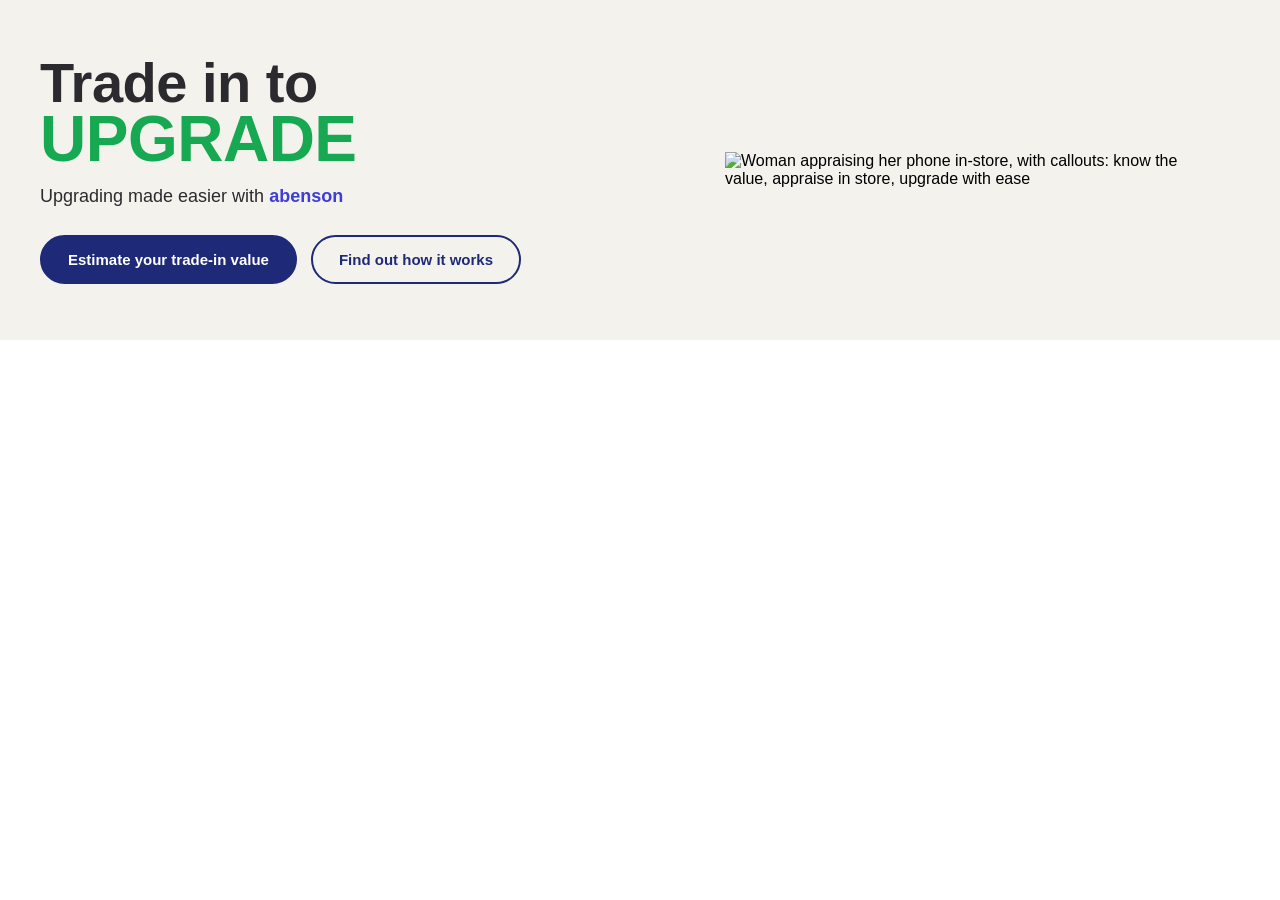
==== index.html @ f797cd9f "first commit" ====
<!doctype html>
<html lang="en">
  <head>
    <meta charset="UTF-8" />
    <meta name="viewport" content="width=device-width, initial-scale=1.0" />
    <title>Trade-in Banner Prototype</title>
    <style>
      :root {
        --tib-ink: #2b2b2f;
        --tib-green: #17a952;
        --tib-navy: #1e2a78;
        --tib-blue: #3d3ddb;
        --tib-bg: #f4f2ec;
        --tib-star: #ffd23f;
      }

      * {
        box-sizing: border-box;
      }
      body {
        margin: 0;
        font-family: -apple-system, "Helvetica Neue", Arial, sans-serif;
        overflow-x: clip;
      }

      /* ============================================
     BEM block: trade-in-banner
     Full-bleed technique: same left:50%/translateX(-50%)
     pattern used across the other CMS blocks so this
     survives inside Magento's constrained content column.
     ============================================ */
      .trade-in-banner {
        position: relative;
        left: 50%;
        transform: translateX(-50%);
        width: 100vw;
        background: var(--tib-bg);
        padding: 32px 20px 40px;
        overflow: hidden;
      }

      /* Mobile base: stacked, centered */
      .trade-in-banner__inner {
        max-width: 1200px;
        margin: 0 auto;
        display: flex;
        flex-direction: column;
        align-items: center;
        gap: 24px;
        text-align: center;
      }

      /* ---------- copy side ---------- */
      .trade-in-banner__copy {
        order: 2;
        min-width: 0;
      }

      .trade-in-banner__heading {
        margin: 0;
        font-weight: 800;
        line-height: 0.95;
        letter-spacing: -0.5px;
      }
      .trade-in-banner__heading-line {
        display: block;
        font-size: 34px;
        color: var(--tib-ink);
      }
      .trade-in-banner__heading-line--accent {
        color: var(--tib-green);
        font-size: 40px;
      }

      .trade-in-banner__subtext {
        margin: 16px 0 20px;
        font-size: 15px;
        color: var(--tib-ink);
      }
      .trade-in-banner__brand {
        color: var(--tib-blue);
        font-weight: 700;
      }

      .trade-in-banner__ctas {
        display: flex;
        justify-content: center;
        gap: 14px;
        flex-wrap: wrap;
      }

      .tib-btn {
        display: inline-flex;
        align-items: center;
        justify-content: center;
        padding: 12px 20px;
        border-radius: 999px;
        font-size: 14px;
        font-weight: 700;
        text-decoration: none;
        cursor: pointer;
        border: 2px solid var(--tib-navy);
        transition: opacity 0.15s ease;
      }
      .tib-btn:hover {
        opacity: 0.85;
      }
      .tib-btn--primary {
        background: var(--tib-navy);
        color: #fff;
      }
      .tib-btn--secondary {
        background: transparent;
        color: var(--tib-navy);
      }

      /* ---------- image side ----------
     The whole visual (shape + photo + badges + stars) ships as
     one flattened image asset from the design team, so this side
     is just a single responsive <img> — no layered markup needed. */
      .trade-in-banner__media {
        order: 1;
        width: 100%;
        display: flex;
        justify-content: center;
        align-items: center;
      }
      .trade-in-banner__media-img {
        display: block;
        width: 100%;
        max-width: 480px;
        height: auto;
      }

      /* ============================================
     Desktop and up: side-by-side layout
     ============================================ */
      @media (min-width: 768px) {
        .trade-in-banner {
          padding: 56px 24px;
        }
        .trade-in-banner__inner {
          flex-direction: row;
          align-items: center;
          justify-content: space-between;
          gap: 40px;
          text-align: left;
        }
        .trade-in-banner__copy {
          order: 0;
          flex: 1 1 480px;
        }
        .trade-in-banner__media {
          order: 0;
          flex: 1 1 420px;
          width: auto;
        }
        .trade-in-banner__heading-line {
          font-size: 56px;
        }
        .trade-in-banner__heading-line--accent {
          font-size: 64px;
        }
        .trade-in-banner__subtext {
          font-size: 18px;
          margin-bottom: 28px;
        }
        .trade-in-banner__ctas {
          justify-content: flex-start;
        }
        .tib-btn {
          padding: 14px 26px;
          font-size: 15px;
        }
      }
    </style>
  </head>
  <body>
    <section class="trade-in-banner">
      <div class="trade-in-banner__inner">
        <div class="trade-in-banner__copy">
          <h2 class="trade-in-banner__heading">
            <span class="trade-in-banner__heading-line">Trade in to</span>
            <span class="trade-in-banner__heading-line trade-in-banner__heading-line--accent">UPGRADE</span>
          </h2>
          <p class="trade-in-banner__subtext">
            Upgrading made easier with <span class="trade-in-banner__brand">abenson</span>
          </p>
          <div class="trade-in-banner__ctas">
            <a href="#" class="tib-btn tib-btn--primary">Estimate your trade-in value</a>
            <a href="#" class="tib-btn tib-btn--secondary">Find out how it works</a>
          </div>
        </div>

        <div class="trade-in-banner__media">
          <!-- single flattened asset from design: shape + photo + badges + stars all baked in -->
          <img
            class="trade-in-banner__media-img"
            src="trade-in-media.png"
            alt="Woman appraising her phone in-store, with callouts: know the value, appraise in store, upgrade with ease"
            loading="lazy" />
        </div>
      </div>
    </section>
  </body>
</html>
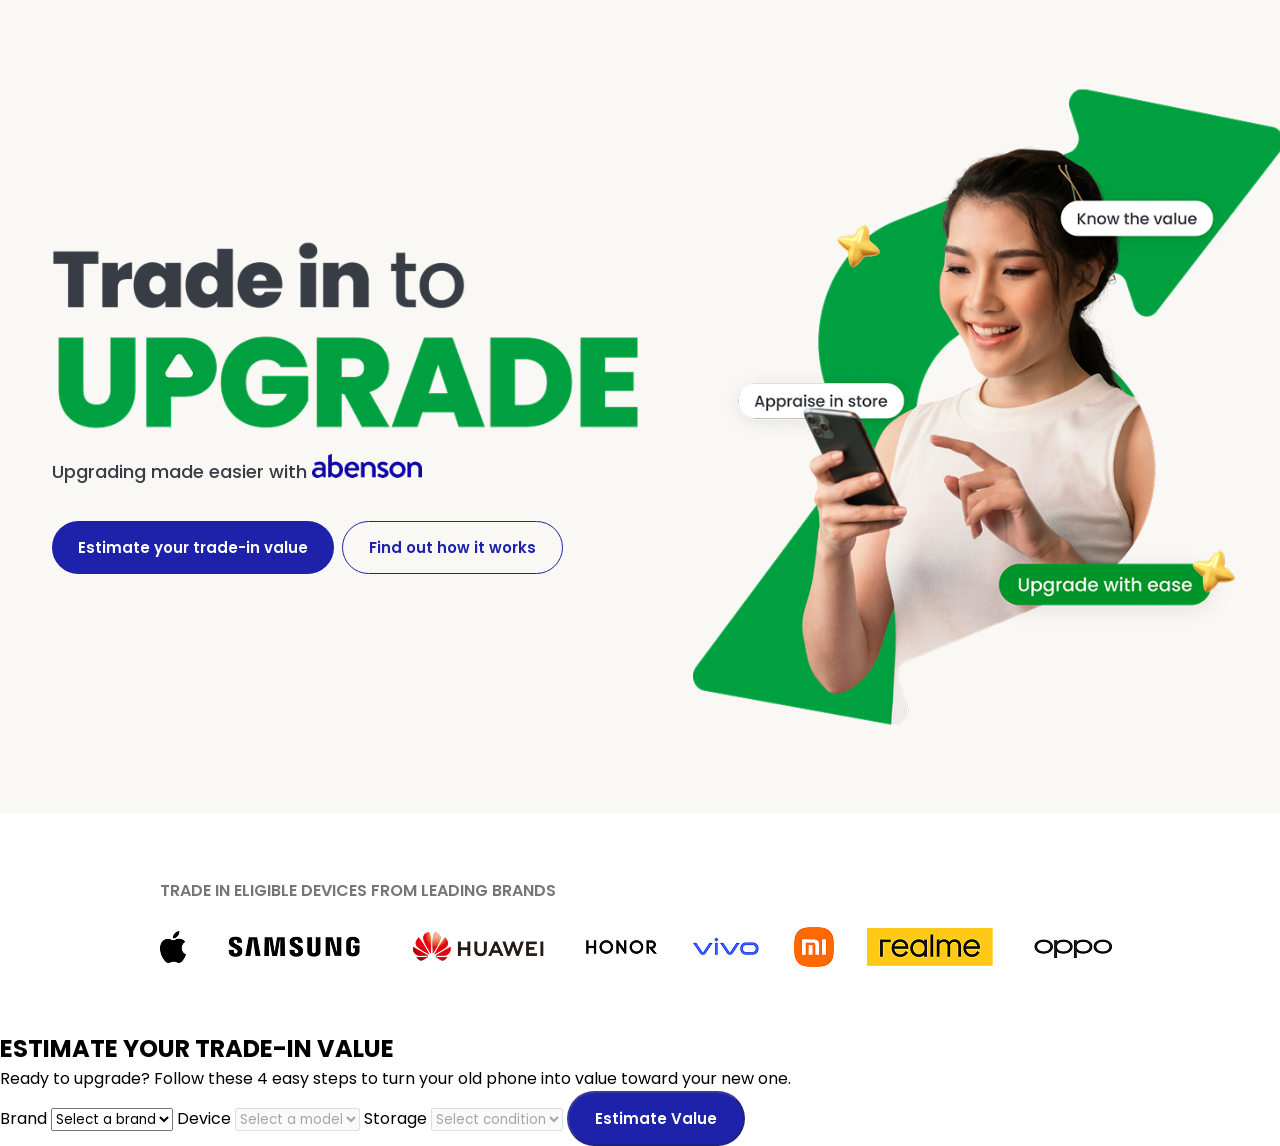
==== commit 62d4c9f4: "added three section" ====
--- a/index.html
+++ b/index.html
@@ -3,189 +3,23 @@
   <head>
     <meta charset="UTF-8" />
     <meta name="viewport" content="width=device-width, initial-scale=1.0" />
+    <link rel="preconnect" href="https://fonts.googleapis.com" />
+    <link rel="preconnect" href="https://fonts.gstatic.com" crossorigin />
+    <link href="https://fonts.googleapis.com/css2?family=Poppins:wght@400;500;600;700&display=swap" rel="stylesheet" />
     <title>Trade-in Banner Prototype</title>
-    <style>
-      :root {
-        --tib-ink: #2b2b2f;
-        --tib-green: #17a952;
-        --tib-navy: #1e2a78;
-        --tib-blue: #3d3ddb;
-        --tib-bg: #f4f2ec;
-        --tib-star: #ffd23f;
-      }
-
-      * {
-        box-sizing: border-box;
-      }
-      body {
-        margin: 0;
-        font-family: -apple-system, "Helvetica Neue", Arial, sans-serif;
-        overflow-x: clip;
-      }
-
-      /* ============================================
-     BEM block: trade-in-banner
-     Full-bleed technique: same left:50%/translateX(-50%)
-     pattern used across the other CMS blocks so this
-     survives inside Magento's constrained content column.
-     ============================================ */
-      .trade-in-banner {
-        position: relative;
-        left: 50%;
-        transform: translateX(-50%);
-        width: 100vw;
-        background: var(--tib-bg);
-        padding: 32px 20px 40px;
-        overflow: hidden;
-      }
-
-      /* Mobile base: stacked, centered */
-      .trade-in-banner__inner {
-        max-width: 1200px;
-        margin: 0 auto;
-        display: flex;
-        flex-direction: column;
-        align-items: center;
-        gap: 24px;
-        text-align: center;
-      }
-
-      /* ---------- copy side ---------- */
-      .trade-in-banner__copy {
-        order: 2;
-        min-width: 0;
-      }
-
-      .trade-in-banner__heading {
-        margin: 0;
-        font-weight: 800;
-        line-height: 0.95;
-        letter-spacing: -0.5px;
-      }
-      .trade-in-banner__heading-line {
-        display: block;
-        font-size: 34px;
-        color: var(--tib-ink);
-      }
-      .trade-in-banner__heading-line--accent {
-        color: var(--tib-green);
-        font-size: 40px;
-      }
-
-      .trade-in-banner__subtext {
-        margin: 16px 0 20px;
-        font-size: 15px;
-        color: var(--tib-ink);
-      }
-      .trade-in-banner__brand {
-        color: var(--tib-blue);
-        font-weight: 700;
-      }
-
-      .trade-in-banner__ctas {
-        display: flex;
-        justify-content: center;
-        gap: 14px;
-        flex-wrap: wrap;
-      }
-
-      .tib-btn {
-        display: inline-flex;
-        align-items: center;
-        justify-content: center;
-        padding: 12px 20px;
-        border-radius: 999px;
-        font-size: 14px;
-        font-weight: 700;
-        text-decoration: none;
-        cursor: pointer;
-        border: 2px solid var(--tib-navy);
-        transition: opacity 0.15s ease;
-      }
-      .tib-btn:hover {
-        opacity: 0.85;
-      }
-      .tib-btn--primary {
-        background: var(--tib-navy);
-        color: #fff;
-      }
-      .tib-btn--secondary {
-        background: transparent;
-        color: var(--tib-navy);
-      }
-
-      /* ---------- image side ----------
-     The whole visual (shape + photo + badges + stars) ships as
-     one flattened image asset from the design team, so this side
-     is just a single responsive <img> — no layered markup needed. */
-      .trade-in-banner__media {
-        order: 1;
-        width: 100%;
-        display: flex;
-        justify-content: center;
-        align-items: center;
-      }
-      .trade-in-banner__media-img {
-        display: block;
-        width: 100%;
-        max-width: 480px;
-        height: auto;
-      }
-
-      /* ============================================
-     Desktop and up: side-by-side layout
-     ============================================ */
-      @media (min-width: 768px) {
-        .trade-in-banner {
-          padding: 56px 24px;
-        }
-        .trade-in-banner__inner {
-          flex-direction: row;
-          align-items: center;
-          justify-content: space-between;
-          gap: 40px;
-          text-align: left;
-        }
-        .trade-in-banner__copy {
-          order: 0;
-          flex: 1 1 480px;
-        }
-        .trade-in-banner__media {
-          order: 0;
-          flex: 1 1 420px;
-          width: auto;
-        }
-        .trade-in-banner__heading-line {
-          font-size: 56px;
-        }
-        .trade-in-banner__heading-line--accent {
-          font-size: 64px;
-        }
-        .trade-in-banner__subtext {
-          font-size: 18px;
-          margin-bottom: 28px;
-        }
-        .trade-in-banner__ctas {
-          justify-content: flex-start;
-        }
-        .tib-btn {
-          padding: 14px 26px;
-          font-size: 15px;
-        }
-      }
-    </style>
+    <link rel="stylesheet" href="./index.css" />
   </head>
   <body>
-    <section class="trade-in-banner">
+    <section id="trade-in-banner">
       <div class="trade-in-banner__inner">
         <div class="trade-in-banner__copy">
-          <h2 class="trade-in-banner__heading">
-            <span class="trade-in-banner__heading-line">Trade in to</span>
-            <span class="trade-in-banner__heading-line trade-in-banner__heading-line--accent">UPGRADE</span>
-          </h2>
-          <p class="trade-in-banner__subtext">
-            Upgrading made easier with <span class="trade-in-banner__brand">abenson</span>
-          </p>
+          <div class="copy-container">
+            <img class="trade-in-banner__heading-img" src="./assets/hero-title.png" alt="Trade in to upgrade" />
+            <p class="trade-in-banner__subtext">
+              Upgrading made easier with
+              <span class="trade-in-banner__brand"><img src="./assets/abenson-blue.png" alt="abenson" /></span>
+            </p>
+          </div>
           <div class="trade-in-banner__ctas">
             <a href="#" class="tib-btn tib-btn--primary">Estimate your trade-in value</a>
             <a href="#" class="tib-btn tib-btn--secondary">Find out how it works</a>
@@ -196,11 +30,68 @@
           <!-- single flattened asset from design: shape + photo + badges + stars all baked in -->
           <img
             class="trade-in-banner__media-img"
-            src="trade-in-media.png"
+            src="./assets/girl.png"
             alt="Woman appraising her phone in-store, with callouts: know the value, appraise in store, upgrade with ease"
             loading="lazy" />
         </div>
       </div>
     </section>
+    <!-- BRANDS SECTION -->
+    <section id="brands-section">
+      <div class="brands-section__inner">
+        <div class="brands-section__heading">
+          <h2>TRADE IN ELIGIBLE DEVICES FROM LEADING BRANDS</h2>
+        </div>
+        <div class="brands-section__logos">
+          <img class="apple-logo" src="./assets/apple-logo.png" alt="Apple" />
+          <img src="./assets/samsung-logo.png" alt="Samsung" />
+          <img src="./assets/huawei-logo.png" alt="Huawei" />
+          <img src="./assets/honor-logo.png" alt="Honor" />
+          <img src="./assets/vivo-logo.png" alt="Vivo" />
+          <img src="./assets/xiaomi-logo.png" alt="Xiaomi" />
+          <img src="./assets/realme-logo.png" alt="Realme" />
+          <img src="./assets/oppo-logo.png" alt="Oppo" />
+        </div>
+      </div>
+    </section>
+    <!-- CALCULATOR SECTION -->
+    <section id="calculator-section">
+      <div class="calculator-section__inner">
+        <div class="calculator-section__heading">
+          <h2>ESTIMATE YOUR TRADE-IN VALUE</h2>
+          <div class="calculator-section__subtext">
+            <p>Ready to upgrade? Follow these 4 easy steps to turn your old phone into value toward your new one.</p>
+          </div>
+        </div>
+        <div class="calculator-section__form">
+          <form action="#" method="post" class="trade-in-calculator-form">
+            <label for="brand">Brand</label>
+            <select name="brand" id="brand" required>
+              <option value="">Select a brand</option>
+              <option value="apple">Apple</option>
+              <option value="samsung">Samsung</option>
+              <option value="huawei">Huawei</option>
+              <option value="honor">Honor</option>
+              <option value="vivo">Vivo</option>
+              <option value="xiaomi">Xiaomi</option>
+              <option value="realme">Realme</option>
+              <option value="oppo">Oppo</option>
+            </select>
+
+            <label for="model">Device</label>
+            <select name="model" id="model" required disabled>
+              <option value="">Select a model</option>
+            </select>
+
+            <label for="condition">Storage</label>
+            <select name="condition" id="condition" required disabled>
+              <option value="">Select condition</option>
+            </select>
+
+            <button type="submit" class="tib-btn tib-btn--primary" disabled>Estimate Value</button>
+          </form>
+        </div>
+      </div>
+    </section>
   </body>
 </html>
--- a/index.css
+++ b/index.css
@@ -0,0 +1,221 @@
+/* <style> */
+:root {
+  --tib-ink: #383d45;
+  --tib-green: #17a952;
+  --tib-navy: #1e22aa;
+  --tib-blue: #3d3ddb;
+  --tib-bg: #f9f8f5;
+  --tib-star: #ffd23f;
+}
+
+* {
+  box-sizing: border-box;
+  margin: 0;
+  font-family: "Poppins", Helvetica, Arial, sans-serif;
+}
+body {
+  overflow-x: hidden;
+}
+/* ===========================================
+     BEM block: trade-in-banner
+     Full-bleed technique: same left:50%/translateX(-50%)
+     pattern used across the other CMS blocks so this
+     survives inside Magento's constrained content column.
+     ============================================ */
+#trade-in-banner {
+  /* position: relative;
+  left: 50%;
+  transform: translateX(-50%);
+  width: 100vw; */
+  background: var(--tib-bg);
+  padding: 32px 20px 40px;
+}
+
+/* Mobile base: stacked, centered */
+.trade-in-banner__inner {
+  max-width: 1200px;
+  margin: 0 auto;
+  display: flex;
+  flex-direction: column-reverse;
+  align-items: center;
+  gap: 24px;
+  text-align: center;
+}
+
+/* ---------- copy side ---------- */
+.trade-in-banner__copy {
+  min-width: 0;
+  display: flex;
+  flex-direction: column;
+  gap: 36px;
+  align-items: flex-start;
+  text-align: start;
+}
+.copy-container {
+  display: flex;
+  flex-direction: column;
+  gap: 8px;
+}
+.trade-in-banner__heading-img {
+  display: block;
+  width: 100%;
+  max-width: clamp(328px, 50vw, 671px);
+  height: auto;
+}
+
+.trade-in-banner__subtext {
+  font-size: clamp(20px, 3vw, 24px);
+  color: var(--tib-ink);
+  font-weight: 500;
+}
+/* .trade-in-banner__brand {
+  color: var(--tib-blue);
+  font-weight: 700;
+} */
+.trade-in-banner__brand img {
+  width: clamp(92px, 15vw, 110px);
+  height: auto;
+}
+
+.trade-in-banner__ctas {
+  display: flex;
+  justify-content: start;
+  gap: 8px;
+  flex-wrap: wrap;
+}
+
+.tib-btn {
+  display: inline-flex;
+  align-items: center;
+  justify-content: center;
+  padding: 12px 20px;
+  border-radius: 31px;
+  font-size: 15px;
+  font-weight: 600;
+  text-decoration: none;
+  cursor: pointer;
+  transition: opacity 0.15s ease;
+}
+.tib-btn:hover {
+  opacity: 0.85;
+}
+.tib-btn--primary {
+  background: var(--tib-navy);
+  color: #fff;
+}
+.tib-btn--secondary {
+  background: transparent;
+  color: var(--tib-navy);
+  border: 1px solid var(--tib-navy);
+}
+
+/* ---------- image side ---------- */
+.trade-in-banner__media {
+  width: 100%;
+  display: flex;
+  justify-content: center;
+  align-items: center;
+}
+.trade-in-banner__media-img {
+  display: block;
+  width: 100%;
+  max-width: clamp(328px, 50vw, 671px);
+  height: auto;
+}
+
+/* ============================================
+     Desktop and up: side-by-side layout
+     ============================================ */
+@media (min-width: 768px) {
+  #trade-in-banner {
+    padding: 56px 0 56px 24px;
+  }
+  .trade-in-banner__inner {
+    flex-direction: row;
+    align-items: center;
+    justify-content: space-between;
+    gap: 18px;
+    text-align: left;
+  }
+  .trade-in-banner__copy {
+    flex: 1 1 500px;
+  }
+  .trade-in-banner__media {
+    flex: 1 1 500px;
+    /* width: auto; */
+  }
+  .trade-in-banner__media-img {
+    max-width: none;
+    width: 100%;
+    margin-right: calc(-1 * max(0px, (100vw - 1200px) / 2) - 24px);
+  }
+  .trade-in-banner__heading-img {
+    margin: 0;
+  }
+  .trade-in-banner__subtext {
+    font-size: 18px;
+  }
+  .trade-in-banner__ctas {
+    justify-content: flex-start;
+  }
+  .tib-btn {
+    padding: 14px 26px;
+    font-size: 15px;
+  }
+}
+
+/*  BRANDS SECTION */
+#brands-section {
+  padding: 40px 16px;
+  background: #fff;
+}
+.brands-section__inner {
+  display: flex;
+  flex-direction: column;
+  gap: 24px;
+  margin: 0 auto;
+  width: fit-content;
+}
+.brands-section__heading {
+  width: 56%;
+  margin: 0 auto;
+  text-align: center;
+}
+.brands-section__heading h2 {
+  color: #767676;
+  font-size: clamp(12px, 3vw, 16px);
+  font-weight: 600;
+}
+.brands-section__logos {
+  display: flex;
+  flex-wrap: wrap;
+  justify-content: center;
+  gap: 24px;
+  align-items: center;
+}
+.brands-section__logos img {
+  height: clamp(24px, 6vw, 40px);
+  width: auto;
+  /* max-width: clamp(80px, 12vw, 140px); */
+  object-fit: contain;
+}
+.brands-section__logos .apple-logo {
+  height: clamp(20px, 3vw, 32px);
+  width: auto;
+}
+@media (min-width: 768px) {
+  #brands-section {
+    padding: 64px 40px;
+  }
+  .brands-section__inner {
+    align-items: flex-start;
+  }
+  .brands-section__heading {
+    width: 100%;
+    text-align: left;
+  }
+  .brands-section__logos {
+    gap: 32px;
+  }
+}
+/* </style> */
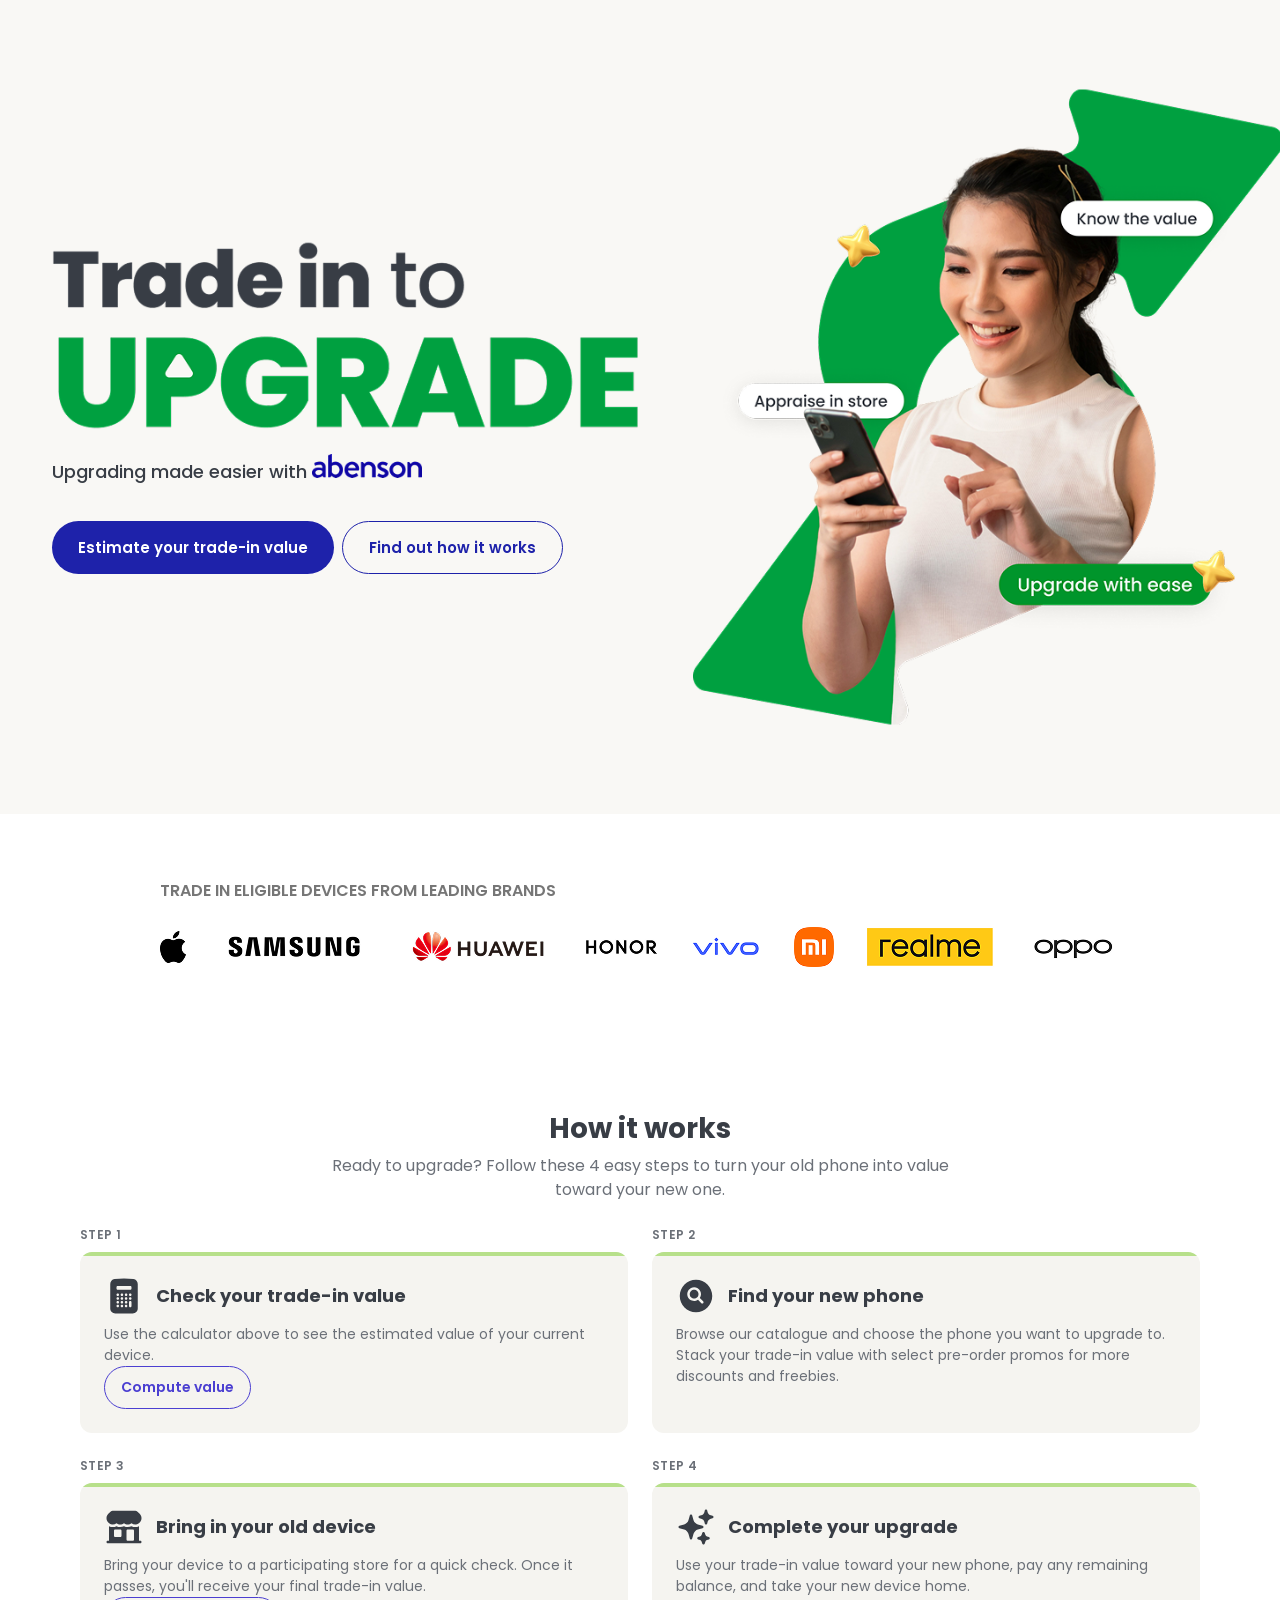
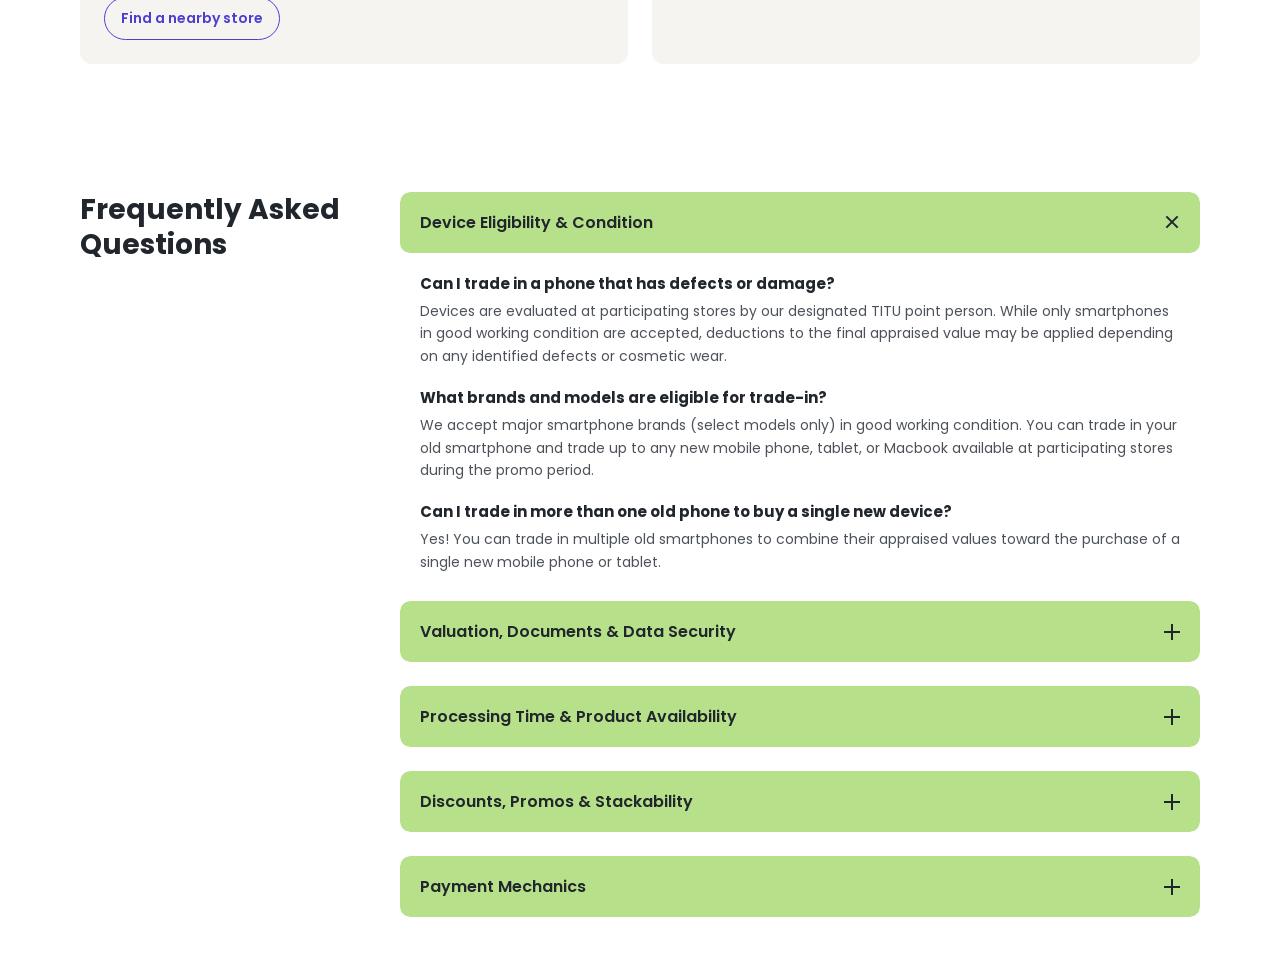
==== commit 079e5d21: "added two sections" ====
--- a/index.html
+++ b/index.html
@@ -55,7 +55,7 @@
       </div>
     </section>
     <!-- CALCULATOR SECTION -->
-    <section id="calculator-section">
+    <!-- <section id="calculator-section">
       <div class="calculator-section__inner">
         <div class="calculator-section__heading">
           <h2>ESTIMATE YOUR TRADE-IN VALUE</h2>
@@ -92,6 +92,265 @@
           </form>
         </div>
       </div>
+    </section> -->
+    <!-- How it Works -->
+    <section id="how-it-works-section">
+      <div class="how-it-works-section__inner">
+        <div class="section__heading">
+          <h2>How it works</h2>
+          <p>Ready to upgrade? Follow these 4 easy steps to turn your old phone into value toward your new one.</p>
+        </div>
+        <div class="steps-grid">
+          <!-- step 1 -->
+          <div class="step-wrapper">
+            <div class="step-number">STEP 1</div>
+            <div class="step">
+              <div class="step-header">
+                <svg
+                  class="step-icon"
+                  aria-hidden="true"
+                  xmlns="http://www.w3.org/2000/svg"
+                  width="40"
+                  height="40"
+                  viewBox="0 0 40 40"
+                  fill="none">
+                  <path
+                    fill-rule="evenodd"
+                    clip-rule="evenodd"
+                    d="M10.5333 3.04498C16.8233 2.31476 23.1767 2.31476 29.4667 3.04498C31.9617 3.33498 33.75 5.47831 33.75 7.92831V32.5C33.75 33.8261 33.2232 35.0978 32.2855 36.0355C31.3479 36.9732 30.0761 37.5 28.75 37.5H11.25C9.92392 37.5 8.65215 36.9732 7.71447 36.0355C6.77678 35.0978 6.25 33.8261 6.25 32.5V7.92831C6.25 5.47831 8.03833 3.33498 10.5333 3.04498ZM12.5 18.75C12.5 18.4185 12.6317 18.1005 12.8661 17.8661C13.1005 17.6317 13.4185 17.5 13.75 17.5H13.7633C14.0949 17.5 14.4128 17.6317 14.6472 17.8661C14.8816 18.1005 15.0133 18.4185 15.0133 18.75V18.7633C15.0133 19.0948 14.8816 19.4128 14.6472 19.6472C14.4128 19.8816 14.0949 20.0133 13.7633 20.0133H13.75C13.4185 20.0133 13.1005 19.8816 12.8661 19.6472C12.6317 19.4128 12.5 19.0948 12.5 18.7633V18.75ZM13.75 21.25C13.4185 21.25 13.1005 21.3817 12.8661 21.6161C12.6317 21.8505 12.5 22.1685 12.5 22.5V22.5133C12.5 23.2033 13.06 23.7633 13.75 23.7633H13.7633C14.0949 23.7633 14.4128 23.6316 14.6472 23.3972C14.8816 23.1628 15.0133 22.8448 15.0133 22.5133V22.5C15.0133 22.1685 14.8816 21.8505 14.6472 21.6161C14.4128 21.3817 14.0949 21.25 13.7633 21.25H13.75ZM12.5 26.25C12.5 25.9185 12.6317 25.6005 12.8661 25.3661C13.1005 25.1317 13.4185 25 13.75 25H13.7633C14.0949 25 14.4128 25.1317 14.6472 25.3661C14.8816 25.6005 15.0133 25.9185 15.0133 26.25V26.2633C15.0133 26.5948 14.8816 26.9128 14.6472 27.1472C14.4128 27.3816 14.0949 27.5133 13.7633 27.5133H13.75C13.4185 27.5133 13.1005 27.3816 12.8661 27.1472C12.6317 26.9128 12.5 26.5948 12.5 26.2633V26.25ZM13.75 28.75C13.4185 28.75 13.1005 28.8817 12.8661 29.1161C12.6317 29.3505 12.5 29.6685 12.5 30V30.0133C12.5 30.7033 13.06 31.2633 13.75 31.2633H13.7633C14.0949 31.2633 14.4128 31.1316 14.6472 30.8972C14.8816 30.6628 15.0133 30.3448 15.0133 30.0133V30C15.0133 29.6685 14.8816 29.3505 14.6472 29.1161C14.4128 28.8817 14.0949 28.75 13.7633 28.75H13.75ZM16.6633 18.75C16.6633 18.4185 16.795 18.1005 17.0294 17.8661C17.2639 17.6317 17.5818 17.5 17.9133 17.5H17.925C18.2565 17.5 18.5745 17.6317 18.8089 17.8661C19.0433 18.1005 19.175 18.4185 19.175 18.75V18.7633C19.175 19.0948 19.0433 19.4128 18.8089 19.6472C18.5745 19.8816 18.2565 20.0133 17.925 20.0133H17.9133C17.5818 20.0133 17.2639 19.8816 17.0294 19.6472C16.795 19.4128 16.6633 19.0948 16.6633 18.7633V18.75ZM17.9133 21.25C17.5818 21.25 17.2639 21.3817 17.0294 21.6161C16.795 21.8505 16.6633 22.1685 16.6633 22.5V22.5133C16.6633 23.2033 17.2217 23.7633 17.9133 23.7633H17.925C18.2565 23.7633 18.5745 23.6316 18.8089 23.3972C19.0433 23.1628 19.175 22.8448 19.175 22.5133V22.5C19.175 22.1685 19.0433 21.8505 18.8089 21.6161C18.5745 21.3817 18.2565 21.25 17.925 21.25H17.9133ZM16.6633 26.25C16.6633 25.9185 16.795 25.6005 17.0294 25.3661C17.2639 25.1317 17.5818 25 17.9133 25H17.925C18.2565 25 18.5745 25.1317 18.8089 25.3661C19.0433 25.6005 19.175 25.9185 19.175 26.25V26.2633C19.175 26.5948 19.0433 26.9128 18.8089 27.1472C18.5745 27.3816 18.2565 27.5133 17.925 27.5133H17.9133C17.5818 27.5133 17.2639 27.3816 17.0294 27.1472C16.795 26.9128 16.6633 26.5948 16.6633 26.2633V26.25ZM17.9133 28.75C17.5818 28.75 17.2639 28.8817 17.0294 29.1161C16.795 29.3505 16.6633 29.6685 16.6633 30V30.0133C16.6633 30.7033 17.2217 31.2633 17.9133 31.2633H17.925C18.2565 31.2633 18.5745 31.1316 18.8089 30.8972C19.0433 30.6628 19.175 30.3448 19.175 30.0133V30C19.175 29.6685 19.0433 29.3505 18.8089 29.1161C18.5745 28.8817 18.2565 28.75 17.925 28.75H17.9133ZM20.8367 18.75C20.8367 18.4185 20.9684 18.1005 21.2028 17.8661C21.4372 17.6317 21.7551 17.5 22.0867 17.5H22.1C22.4315 17.5 22.7495 17.6317 22.9839 17.8661C23.2183 18.1005 23.35 18.4185 23.35 18.75V18.7633C23.35 19.0948 23.2183 19.4128 22.9839 19.6472C22.7495 19.8816 22.4315 20.0133 22.1 20.0133H22.0867C21.7551 20.0133 21.4372 19.8816 21.2028 19.6472C20.9684 19.4128 20.8367 19.0948 20.8367 18.7633V18.75ZM22.0867 21.25C21.7551 21.25 21.4372 21.3817 21.2028 21.6161C20.9684 21.8505 20.8367 22.1685 20.8367 22.5V22.5133C20.8367 23.2033 21.3967 23.7633 22.0867 23.7633H22.1C22.4315 23.7633 22.7495 23.6316 22.9839 23.3972C23.2183 23.1628 23.35 22.8448 23.35 22.5133V22.5C23.35 22.1685 23.2183 21.8505 22.9839 21.6161C22.7495 21.3817 22.4315 21.25 22.1 21.25H22.0867ZM20.8367 26.25C20.8367 25.9185 20.9684 25.6005 21.2028 25.3661C21.4372 25.1317 21.7551 25 22.0867 25H22.1C22.4315 25 22.7495 25.1317 22.9839 25.3661C23.2183 25.6005 23.35 25.9185 23.35 26.25V26.2633C23.35 26.5948 23.2183 26.9128 22.9839 27.1472C22.7495 27.3816 22.4315 27.5133 22.1 27.5133H22.0867C21.7551 27.5133 21.4372 27.3816 21.2028 27.1472C20.9684 26.9128 20.8367 26.5948 20.8367 26.2633V26.25ZM22.0867 28.75C21.7551 28.75 21.4372 28.8817 21.2028 29.1161C20.9684 29.3505 20.8367 29.6685 20.8367 30V30.0133C20.8367 30.7033 21.3967 31.2633 22.0867 31.2633H22.1C22.4315 31.2633 22.7495 31.1316 22.9839 30.8972C23.2183 30.6628 23.35 30.3448 23.35 30.0133V30C23.35 29.6685 23.2183 29.3505 22.9839 29.1161C22.7495 28.8817 22.4315 28.75 22.1 28.75H22.0867ZM25 18.75C25 18.4185 25.1317 18.1005 25.3661 17.8661C25.6005 17.6317 25.9185 17.5 26.25 17.5H26.2633C26.5949 17.5 26.9128 17.6317 27.1472 17.8661C27.3816 18.1005 27.5133 18.4185 27.5133 18.75V18.7633C27.5133 19.0948 27.3816 19.4128 27.1472 19.6472C26.9128 19.8816 26.5949 20.0133 26.2633 20.0133H26.25C25.9185 20.0133 25.6005 19.8816 25.3661 19.6472C25.1317 19.4128 25 19.0948 25 18.7633V18.75ZM26.25 21.25C25.9185 21.25 25.6005 21.3817 25.3661 21.6161C25.1317 21.8505 25 22.1685 25 22.5V22.5133C25 23.2033 25.56 23.7633 26.25 23.7633H26.2633C26.5949 23.7633 26.9128 23.6316 27.1472 23.3972C27.3816 23.1628 27.5133 22.8448 27.5133 22.5133V22.5C27.5133 22.1685 27.3816 21.8505 27.1472 21.6161C26.9128 21.3817 26.5949 21.25 26.2633 21.25H26.25ZM12.5 11.25C12.5 11.0858 12.5323 10.9233 12.5952 10.7716C12.658 10.62 12.75 10.4822 12.8661 10.3661C12.9822 10.25 13.12 10.1579 13.2716 10.0951C13.4233 10.0323 13.5858 9.99998 13.75 9.99998H26.25C26.5815 9.99998 26.8995 10.1317 27.1339 10.3661C27.3683 10.6005 27.5 10.9185 27.5 11.25V12.5C27.5 12.8315 27.3683 13.1494 27.1339 13.3839C26.8995 13.6183 26.5815 13.75 26.25 13.75H13.75C13.4185 13.75 13.1005 13.6183 12.8661 13.3839C12.6317 13.1494 12.5 12.8315 12.5 12.5V11.25ZM27.5 26.25C27.5 25.9185 27.3683 25.6005 27.1339 25.3661C26.8995 25.1317 26.5815 25 26.25 25C25.9185 25 25.6005 25.1317 25.3661 25.3661C25.1317 25.6005 25 25.9185 25 26.25V30C25 30.3315 25.1317 30.6494 25.3661 30.8839C25.6005 31.1183 25.9185 31.25 26.25 31.25C26.5815 31.25 26.8995 31.1183 27.1339 30.8839C27.3683 30.6494 27.5 30.3315 27.5 30V26.25Z"
+                    fill="#383D45" />
+                </svg>
+                <h3>Check your trade-in value</h3>
+              </div>
+              <p>Use the calculator above to see the estimated value of your current device.</p>
+              <a href="#calculator-section" class="hiw-btn--primary">Compute value</a>
+            </div>
+          </div>
+
+          <!-- step 2 -->
+          <div class="step-wrapper">
+            <div class="step-number">STEP 2</div>
+            <div class="step">
+              <div class="step-header">
+                <svg
+                  class="step-icon"
+                  aria-hidden="true"
+                  xmlns="http://www.w3.org/2000/svg"
+                  width="40"
+                  height="40"
+                  viewBox="0 0 40 40"
+                  fill="none">
+                  <path
+                    d="M13.75 18.125C13.75 17.5505 13.8632 16.9816 14.083 16.4508C14.3029 15.92 14.6252 15.4377 15.0314 15.0314C15.4377 14.6252 15.92 14.3029 16.4508 14.083C16.9816 13.8632 17.5505 13.75 18.125 13.75C18.6995 13.75 19.2684 13.8632 19.7992 14.083C20.33 14.3029 20.8123 14.6252 21.2186 15.0314C21.6248 15.4377 21.9471 15.92 22.167 16.4508C22.3868 16.9816 22.5 17.5505 22.5 18.125C22.5 19.2853 22.0391 20.3981 21.2186 21.2186C20.3981 22.0391 19.2853 22.5 18.125 22.5C16.9647 22.5 15.8519 22.0391 15.0314 21.2186C14.2109 20.3981 13.75 19.2853 13.75 18.125Z"
+                    fill="#383D45" />
+                  <path
+                    fill-rule="evenodd"
+                    clip-rule="evenodd"
+                    d="M20 3.75C11.025 3.75 3.75 11.025 3.75 20C3.75 28.975 11.025 36.25 20 36.25C28.975 36.25 36.25 28.975 36.25 20C36.25 11.025 28.975 3.75 20 3.75ZM18.125 11.25C17.0476 11.2502 15.9854 11.5036 15.024 11.9898C14.0626 12.4759 13.2289 13.1812 12.5901 14.0488C11.9513 14.9164 11.5254 15.9219 11.3467 16.9843C11.1679 18.0467 11.2413 19.1363 11.561 20.1651C11.8807 21.1939 12.4377 22.1332 13.1871 22.9072C13.9365 23.6812 14.8573 24.2683 15.8753 24.621C16.8933 24.9738 17.9799 25.0824 19.0475 24.938C20.1152 24.7937 21.1339 24.4004 22.0217 23.79L25.3667 27.1333C25.4811 27.2561 25.6191 27.3546 25.7724 27.423C25.9258 27.4913 26.0913 27.528 26.2591 27.531C26.427 27.5339 26.5937 27.5031 26.7493 27.4402C26.905 27.3773 27.0464 27.2838 27.1651 27.1651C27.2838 27.0464 27.3773 26.905 27.4402 26.7493C27.5031 26.5937 27.5339 26.427 27.531 26.2591C27.528 26.0913 27.4913 25.9258 27.423 25.7724C27.3546 25.6191 27.2561 25.4811 27.1333 25.3667L23.79 22.0217C24.5002 20.9894 24.9147 19.7827 24.9889 18.5319C25.063 17.2811 24.794 16.0339 24.2108 14.9249C23.6275 13.8159 22.7523 12.8874 21.6798 12.2398C20.6072 11.5921 19.378 11.2498 18.125 11.25Z"
+                    fill="#383D45" />
+                </svg>
+                <h3>Find your new phone</h3>
+              </div>
+              <p>
+                Browse our catalogue and choose the phone you want to upgrade to. Stack your trade-in value with select
+                pre-order promos for more discounts and freebies.
+              </p>
+            </div>
+          </div>
+
+          <!-- step 3 -->
+          <div class="step-wrapper">
+            <div class="step-number">STEP 3</div>
+            <div class="step">
+              <div class="step-header">
+                <svg
+                  class="step-icon"
+                  aria-hidden="true"
+                  xmlns="http://www.w3.org/2000/svg"
+                  width="40"
+                  height="40"
+                  viewBox="0 0 40 40"
+                  fill="none">
+                  <path
+                    d="M8.705 3.75C7.87667 3.75 7.08167 4.08 6.49667 4.66667L4.33 6.83C3.21038 7.94754 2.55618 9.44807 2.49935 11.029C2.44251 12.6099 2.98726 14.1535 4.02374 15.3486C5.06022 16.5436 6.51131 17.3012 8.08435 17.4685C9.6574 17.6358 11.2354 17.2003 12.5 16.25C13.545 17.0333 14.8433 17.5 16.25 17.5C17.6567 17.5 18.9567 17.0333 20 16.25C21.0433 17.0333 22.3433 17.5 23.75 17.5C25.1567 17.5 26.455 17.0333 27.5 16.25C28.7646 17.2003 30.3426 17.6358 31.9156 17.4685C33.4887 17.3012 34.9398 16.5436 35.9763 15.3486C37.0127 14.1535 37.5575 12.6099 37.5007 11.029C37.4438 9.44807 36.7896 7.94754 35.67 6.83L33.5033 4.665C32.9176 4.07939 32.1233 3.75029 31.295 3.75H8.705Z"
+                    fill="#383D45" />
+                  <path
+                    fill-rule="evenodd"
+                    clip-rule="evenodd"
+                    d="M5 33.7501V19.1584C7.36667 20.2817 10.1333 20.2801 12.5 19.1584C13.6719 19.7143 14.953 20.0018 16.25 20.0001C17.59 20.0001 18.8633 19.6967 20 19.1567C21.1718 19.7132 22.4528 20.0013 23.75 20.0001C25.09 20.0001 26.3617 19.6967 27.5 19.1567C29.8667 20.2801 32.6333 20.2817 35 19.1584V33.7501H36.25C36.5815 33.7501 36.8995 33.8818 37.1339 34.1162C37.3683 34.3506 37.5 34.6685 37.5 35.0001C37.5 35.3316 37.3683 35.6495 37.1339 35.884C36.8995 36.1184 36.5815 36.2501 36.25 36.2501H3.75C3.41848 36.2501 3.10054 36.1184 2.86612 35.884C2.6317 35.6495 2.5 35.3316 2.5 35.0001C2.5 34.6685 2.6317 34.3506 2.86612 34.1162C3.10054 33.8818 3.41848 33.7501 3.75 33.7501H5ZM10 23.7501C10 23.4186 10.1317 23.1006 10.3661 22.8662C10.6005 22.6318 10.9185 22.5001 11.25 22.5001H16.25C16.5815 22.5001 16.8995 22.6318 17.1339 22.8662C17.3683 23.1006 17.5 23.4186 17.5 23.7501V28.7501C17.5 29.0816 17.3683 29.3995 17.1339 29.634C16.8995 29.8684 16.5815 30.0001 16.25 30.0001H11.25C10.9185 30.0001 10.6005 29.8684 10.3661 29.634C10.1317 29.3995 10 29.0816 10 28.7501V23.7501ZM23.75 22.5001C23.4185 22.5001 23.1005 22.6318 22.8661 22.8662C22.6317 23.1006 22.5 23.4186 22.5 23.7501V32.5001C22.5 33.1901 23.06 33.7501 23.75 33.7501H28.75C29.0815 33.7501 29.3995 33.6184 29.6339 33.384C29.8683 33.1495 30 32.8316 30 32.5001V23.7501C30 23.4186 29.8683 23.1006 29.6339 22.8662C29.3995 22.6318 29.0815 22.5001 28.75 22.5001H23.75Z"
+                    fill="#383D45" />
+                </svg>
+                <h3>Bring in your old device</h3>
+              </div>
+              <p>
+                Bring your device to a participating store for a quick check. Once it passes, you'll receive your final
+                trade-in value.
+              </p>
+              <a href="#store-locator" class="hiw-btn--primary">Find a nearby store</a>
+            </div>
+          </div>
+
+          <!-- step 4 -->
+          <div class="step-wrapper">
+            <div class="step-number">STEP 4</div>
+            <div class="step">
+              <div class="step-header">
+                <svg
+                  class="step-icon"
+                  aria-hidden="true"
+                  xmlns="http://www.w3.org/2000/svg"
+                  width="40"
+                  height="40"
+                  viewBox="0 0 40 40"
+                  fill="none">
+                  <path
+                    fill-rule="evenodd"
+                    clip-rule="evenodd"
+                    d="M15 7.5C15.2716 7.50006 15.5358 7.58858 15.7526 7.75216C15.9694 7.91575 16.1271 8.14551 16.2017 8.40667L17.5567 13.15C17.8484 14.1715 18.3958 15.1018 19.147 15.853C19.8982 16.6043 20.8285 17.1516 21.85 17.4433L26.5933 18.7983C26.8543 18.8731 27.0839 19.0308 27.2473 19.2476C27.4107 19.4644 27.4991 19.7285 27.4991 20C27.4991 20.2715 27.4107 20.5356 27.2473 20.7524C27.0839 20.9692 26.8543 21.1269 26.5933 21.2017L21.85 22.5567C20.8285 22.8484 19.8982 23.3957 19.147 24.147C18.3958 24.8982 17.8484 25.8285 17.5567 26.85L16.2017 31.5933C16.1269 31.8543 15.9692 32.0839 15.7524 32.2473C15.5356 32.4107 15.2715 32.4991 15 32.4991C14.7285 32.4991 14.4644 32.4107 14.2476 32.2473C14.0308 32.0839 13.8731 31.8543 13.7983 31.5933L12.4433 26.85C12.1516 25.8285 11.6043 24.8982 10.8531 24.147C10.1018 23.3957 9.17154 22.8484 8.15001 22.5567L3.40668 21.2017C3.14569 21.1269 2.91613 20.9692 2.75272 20.7524C2.5893 20.5356 2.50092 20.2715 2.50092 20C2.50092 19.7285 2.5893 19.4644 2.75272 19.2476C2.91613 19.0308 3.14569 18.8731 3.40668 18.7983L8.15001 17.4433C9.17154 17.1516 10.1018 16.6043 10.8531 15.853C11.6043 15.1018 12.1516 14.1715 12.4433 13.15L13.7983 8.40667C13.8729 8.14551 14.0306 7.91575 14.2474 7.75216C14.4642 7.58858 14.7284 7.50006 15 7.5ZM30 2.5C30.2789 2.49984 30.5498 2.59294 30.7696 2.76448C30.9895 2.93601 31.1457 3.17614 31.2134 3.44667L31.6434 5.17333C32.0367 6.74 33.26 7.96333 34.8267 8.35667L36.5533 8.78667C36.8244 8.8538 37.0652 9.00976 37.2372 9.22967C37.4093 9.44957 37.5028 9.72077 37.5028 10C37.5028 10.2792 37.4093 10.5504 37.2372 10.7703C37.0652 10.9902 36.8244 11.1462 36.5533 11.2133L34.8267 11.6433C33.26 12.0367 32.0367 13.26 31.6434 14.8267L31.2134 16.5533C31.1462 16.8244 30.9903 17.0651 30.7704 17.2372C30.5504 17.4093 30.2793 17.5028 30 17.5028C29.7208 17.5028 29.4496 17.4093 29.2297 17.2372C29.0098 17.0651 28.8538 16.8244 28.7867 16.5533L28.3567 14.8267C28.1644 14.0574 27.7666 13.3548 27.2059 12.7941C26.6452 12.2334 25.9426 11.8356 25.1733 11.6433L23.4467 11.2133C23.1756 11.1462 22.9349 10.9902 22.7628 10.7703C22.5907 10.5504 22.4972 10.2792 22.4972 10C22.4972 9.72077 22.5907 9.44957 22.7628 9.22967C22.9349 9.00976 23.1756 8.8538 23.4467 8.78667L25.1733 8.35667C25.9426 8.16435 26.6452 7.76658 27.2059 7.20587C27.7666 6.64517 28.1644 5.94262 28.3567 5.17333L28.7867 3.44667C28.8544 3.17614 29.0105 2.93601 29.2304 2.76448C29.4503 2.59294 29.7212 2.49984 30 2.5ZM27.5 25C27.7625 24.9999 28.0185 25.0824 28.2315 25.2358C28.4445 25.3893 28.6037 25.6059 28.6867 25.855L29.3434 27.8267C29.5934 28.5717 30.1767 29.1583 30.9234 29.4067L32.895 30.065C33.1433 30.1484 33.3591 30.3076 33.512 30.5202C33.6649 30.7328 33.7472 30.9881 33.7472 31.25C33.7472 31.5119 33.6649 31.7672 33.512 31.9798C33.3591 32.1924 33.1433 32.3517 32.895 32.435L30.9234 33.0933C30.1784 33.3433 29.5917 33.9267 29.3434 34.6733L28.685 36.645C28.6017 36.8933 28.4424 37.1091 28.2298 37.262C28.0172 37.4149 27.7619 37.4972 27.5 37.4972C27.2381 37.4972 26.9828 37.4149 26.7702 37.262C26.5576 37.1091 26.3984 36.8933 26.315 36.645L25.6567 34.6733C25.5339 34.3055 25.3272 33.9712 25.053 33.697C24.7788 33.4228 24.4445 33.2161 24.0767 33.0933L22.105 32.435C21.8567 32.3517 21.6409 32.1924 21.488 31.9798C21.3351 31.7672 21.2529 31.5119 21.2529 31.25C21.2529 30.9881 21.3351 30.7328 21.488 30.5202C21.6409 30.3076 21.8567 30.1484 22.105 30.065L24.0767 29.4067C24.8217 29.1567 25.4083 28.5733 25.6567 27.8267L26.315 25.855C26.3979 25.6062 26.5569 25.3898 26.7696 25.2363C26.9822 25.0829 27.2378 25.0002 27.5 25Z"
+                    fill="#383D45" />
+                </svg>
+                <h3>Complete your upgrade</h3>
+              </div>
+              <p>
+                Use your trade-in value toward your new phone, pay any remaining balance, and take your new device home.
+              </p>
+            </div>
+          </div>
+        </div>
+      </div>
     </section>
+    <!-- Faq Section -->
+    <section class="faq-section">
+      <div class="faq-section__inner">
+        <h2 class="faq-heading">Frequently Asked Questions</h2>
+
+        <div class="faq-accordion">
+          <!-- item 1: open by default -->
+          <div class="faq-item is-open">
+            <button
+              class="faq-trigger"
+              type="button"
+              aria-expanded="true"
+              aria-controls="faq-panel-1"
+              id="faq-header-1">
+              <span>Device Eligibility &amp; Condition</span>
+              <span class="faq-icon" aria-hidden="true"></span>
+            </button>
+            <div class="faq-panel" id="faq-panel-1" role="region" aria-labelledby="faq-header-1">
+              <div class="faq-panel__inner">
+                <div class="faq-qa">
+                  <h3>Can I trade in a phone that has defects or damage?</h3>
+                  <p>
+                    Devices are evaluated at participating stores by our designated TITU point person. While only
+                    smartphones in good working condition are accepted, deductions to the final appraised value may be
+                    applied depending on any identified defects or cosmetic wear.
+                  </p>
+                </div>
+                <div class="faq-qa">
+                  <h3>What brands and models are eligible for trade-in?</h3>
+                  <p>
+                    We accept major smartphone brands (select models only) in good working condition. You can trade in
+                    your old smartphone and trade up to any new mobile phone, tablet, or Macbook available at
+                    participating stores during the promo period.
+                  </p>
+                </div>
+                <div class="faq-qa">
+                  <h3>Can I trade in more than one old phone to buy a single new device?</h3>
+                  <p>
+                    Yes! You can trade in multiple old smartphones to combine their appraised values toward the purchase
+                    of a single new mobile phone or tablet.
+                  </p>
+                </div>
+              </div>
+            </div>
+          </div>
+
+          <!-- item 2 -->
+          <div class="faq-item">
+            <button
+              class="faq-trigger"
+              type="button"
+              aria-expanded="false"
+              aria-controls="faq-panel-2"
+              id="faq-header-2">
+              <span>Valuation, Documents &amp; Data Security</span>
+              <span class="faq-icon" aria-hidden="true"></span>
+            </button>
+            <div class="faq-panel" id="faq-panel-2" role="region" aria-labelledby="faq-header-2" hidden>
+              <div class="faq-panel__inner">
+                <div class="faq-qa">
+                  <h3><!-- question --></h3>
+                  <p><!-- answer --></p>
+                </div>
+              </div>
+            </div>
+          </div>
+
+          <!-- item 3 -->
+          <div class="faq-item">
+            <button
+              class="faq-trigger"
+              type="button"
+              aria-expanded="false"
+              aria-controls="faq-panel-3"
+              id="faq-header-3">
+              <span>Processing Time &amp; Product Availability</span>
+              <span class="faq-icon" aria-hidden="true"></span>
+            </button>
+            <div class="faq-panel" id="faq-panel-3" role="region" aria-labelledby="faq-header-3" hidden>
+              <div class="faq-panel__inner">
+                <div class="faq-qa">
+                  <h3><!-- question --></h3>
+                  <p><!-- answer --></p>
+                </div>
+              </div>
+            </div>
+          </div>
+
+          <!-- item 4 -->
+          <div class="faq-item">
+            <button
+              class="faq-trigger"
+              type="button"
+              aria-expanded="false"
+              aria-controls="faq-panel-4"
+              id="faq-header-4">
+              <span>Discounts, Promos &amp; Stackability</span>
+              <span class="faq-icon" aria-hidden="true"></span>
+            </button>
+            <div class="faq-panel" id="faq-panel-4" role="region" aria-labelledby="faq-header-4" hidden>
+              <div class="faq-panel__inner">
+                <div class="faq-qa">
+                  <h3><!-- question --></h3>
+                  <p><!-- answer --></p>
+                </div>
+              </div>
+            </div>
+          </div>
+
+          <!-- item 5 -->
+          <div class="faq-item">
+            <button
+              class="faq-trigger"
+              type="button"
+              aria-expanded="false"
+              aria-controls="faq-panel-5"
+              id="faq-header-5">
+              <span>Payment Mechanics</span>
+              <span class="faq-icon" aria-hidden="true"></span>
+            </button>
+            <div class="faq-panel" id="faq-panel-5" role="region" aria-labelledby="faq-header-5" hidden>
+              <div class="faq-panel__inner">
+                <div class="faq-qa">
+                  <h3><!-- question --></h3>
+                  <p><!-- answer --></p>
+                </div>
+              </div>
+            </div>
+          </div>
+        </div>
+      </div>
+    </section>
+    <script src="index.js"></script>
   </body>
 </html>
--- a/index.css
+++ b/index.css
@@ -6,6 +6,21 @@
   --tib-blue: #3d3ddb;
   --tib-bg: #f9f8f5;
   --tib-star: #ffd23f;
+  /* How it Works */
+  --hiw-bg: #ffffff;
+  --hiw-card-bg: #f5f4f0;
+  --hiw-accent: #b7e08a; /* green top bar */
+  --hiw-text: #383d45;
+  --hiw-text-muted: #6b7078;
+  --hiw-radius: 12px;
+  --hiw-gap: 16px;
+  /* Faq Section */
+  --faq-accent: #b7e08a; /* closed pill / open header bg */
+  --faq-accent-light: #eef7e2;
+  --faq-text: #21262d;
+  --faq-text-muted: #4d525a;
+  --faq-radius: 10px;
+  --faq-gap: 24px;
 }
 
 * {
@@ -218,4 +233,330 @@
     gap: 32px;
   }
 }
+/* How it Works */
+#how-it-works-section {
+  background: var(--hiw-bg);
+  padding: 40px 16px;
+}
+
+.how-it-works-section__inner {
+  max-width: 1120px;
+  margin: 0 auto;
+}
+
+/* ---- Heading ---- */
+.section__heading {
+  text-align: center;
+  margin-bottom: 24px;
+}
+
+.section__heading h2 {
+  font-size: 1.5rem;
+  line-height: 1.25;
+  color: var(--hiw-text);
+  margin: 0 0 8px;
+}
+
+.section__heading p {
+  font-size: 0.9375rem;
+  line-height: 1.5;
+  color: var(--hiw-text-muted);
+  margin: 0;
+}
+
+/* ---- Grid: mobile default = single column stack ---- */
+.steps-grid {
+  display: grid;
+  grid-template-columns: 1fr;
+  gap: var(--hiw-gap);
+}
+
+/* ---- Card ---- */
+.step-wrapper {
+  display: flex;
+  flex-direction: column;
+}
+
+.step-number {
+  font-size: 0.75rem;
+  font-weight: 600;
+  letter-spacing: 0.04em;
+  color: var(--hiw-text-muted);
+  margin-bottom: 8px;
+}
+
+/* ---- Card ---- */
+.step {
+  position: relative;
+  background: var(--hiw-card-bg);
+  border-radius: var(--hiw-radius);
+  padding: 16px;
+  overflow: hidden;
+  flex: 1;
+}
+
+/* accent bar on every card, mobile and up */
+.step::before {
+  content: "";
+  position: absolute;
+  top: 0;
+  left: 0;
+  right: 0;
+  height: 4px;
+  background: var(--hiw-accent);
+}
+
+.step-header {
+  display: flex;
+  align-items: center;
+  gap: 12px;
+  margin-bottom: 8px;
+}
+
+.step-icon {
+  flex-shrink: 0;
+  width: 32px;
+  height: 32px;
+}
+
+.step-header h3 {
+  font-size: 1rem;
+  line-height: 1.3;
+  color: var(--hiw-text);
+  margin: 0;
+}
+
+.step p {
+  font-size: 0.875rem;
+  line-height: 1.5;
+  color: var(--hiw-text-muted);
+  margin: 0 0 12px;
+}
+
+.step p:last-of-type {
+  margin-bottom: 0;
+}
+
+/* ---- Buttons ---- */
+.hiw-btn--primary {
+  display: inline-block;
+  padding: 10px 16px;
+  font-size: 0.875rem;
+  font-weight: 600;
+  color: #4b3fd1;
+  background: transparent;
+  border: 1.5px solid #4b3fd1;
+  border-radius: 999px;
+  cursor: pointer;
+  text-decoration: none;
+  transition:
+    background 0.15s ease,
+    color 0.15s ease;
+}
+
+.hiw-btn--primary:hover,
+.hiw-btn--primary:focus-visible {
+  background: #4b3fd1;
+  color: #fff;
+}
+
+/* =========================================================
+   Tablet and up
+   ========================================================= */
+@media (min-width: 640px) {
+  #how-it-works-section {
+    padding: 80px 24px;
+  }
+
+  .step {
+    padding: 24px;
+  }
+
+  .step-icon {
+    width: 40px;
+    height: 40px;
+  }
+
+  .step-header h3 {
+    font-size: 1.125rem;
+  }
+
+  .tib-btn--primary {
+    width: auto;
+  }
+}
+
+/* =========================================================
+   Desktop: 2x2 grid
+   ========================================================= */
+@media (min-width: 768px) {
+  .section__heading h2 {
+    font-size: 1.75rem;
+  }
+
+  .section__heading p {
+    font-size: 1rem;
+    max-width: 640px;
+    margin: 0 auto;
+  }
+
+  .steps-grid {
+    grid-template-columns: repeat(2, 1fr);
+    gap: 24px;
+  }
+}
+
+/* Faq Section */
+.faq-section {
+  padding: 32px 16px;
+}
+
+.faq-section__inner {
+  max-width: 1120px;
+  margin: 0 auto;
+}
+
+.faq-heading {
+  font-size: 1.5rem;
+  line-height: 1.25;
+  color: var(--faq-text);
+  margin: 0 0 20px;
+}
+
+/* ---- Accordion list ---- */
+.faq-accordion {
+  display: flex;
+  flex-direction: column;
+  gap: var(--faq-gap);
+}
+
+.faq-item {
+  border-radius: var(--faq-radius);
+  overflow: hidden;
+}
+
+/* ---- Trigger button (always visible) ---- */
+.faq-trigger {
+  width: 100%;
+  display: flex;
+  align-items: center;
+  justify-content: space-between;
+  gap: 12px;
+  background: var(--faq-accent);
+  border: none;
+  padding: 16px;
+  font-size: 0.9375rem;
+  font-weight: 600;
+  text-align: left;
+  color: var(--faq-text);
+  cursor: pointer;
+  border-radius: var(--faq-radius);
+}
+
+.faq-trigger:focus-visible {
+  outline: 2px solid var(--faq-text);
+  outline-offset: 2px;
+}
+
+/* plus / close icon, drawn with two bars */
+.faq-icon {
+  position: relative;
+  flex-shrink: 0;
+  width: 16px;
+  height: 16px;
+}
+
+.faq-icon::before,
+.faq-icon::after {
+  content: "";
+  position: absolute;
+  top: 50%;
+  left: 50%;
+  background: var(--faq-text);
+  transform: translate(-50%, -50%);
+}
+
+.faq-icon::before {
+  width: 16px;
+  height: 2px;
+}
+
+.faq-icon::after {
+  width: 2px;
+  height: 16px;
+  transition: transform 0.15s ease;
+}
+
+/* + -> x: rotate the whole icon 45deg when the item is open */
+.faq-item.is-open .faq-icon {
+  transform: rotate(45deg);
+}
+
+/* ---- Panel (question/answer content) ---- */
+.faq-panel {
+  display: grid;
+  grid-template-rows: 0fr;
+  overflow: hidden;
+  transition: grid-template-rows 0.25s ease;
+}
+
+.faq-item.is-open .faq-panel {
+  grid-template-rows: 1fr;
+}
+
+.faq-panel__inner {
+  min-height: 0;
+  padding: 0 16px;
+  transition: padding 0.25s ease;
+}
+.faq-item.is-open .faq-panel__inner {
+  padding: 16px;
+}
+.faq-qa + .faq-qa {
+  margin-top: 20px;
+}
+
+.faq-qa h3 {
+  font-size: 0.9375rem;
+  line-height: 1.4;
+  color: var(--faq-text);
+  margin: 0 0 6px;
+}
+
+.faq-qa p {
+  font-size: 0.875rem;
+  line-height: 1.6;
+  color: var(--faq-text-muted);
+  margin: 0;
+}
+
+/* =========================================================
+   Desktop: two-column layout
+   ========================================================= */
+@media (min-width: 768px) {
+  .faq-section {
+    padding: 48px 24px;
+  }
+
+  .faq-section__inner {
+    display: grid;
+    grid-template-columns: minmax(200px, 280px) 1fr;
+    gap: 40px;
+    align-items: start;
+  }
+
+  .faq-heading {
+    font-size: 1.75rem;
+    margin: 0;
+  }
+
+  .faq-trigger {
+    padding: 18px 20px;
+    font-size: 1rem;
+  }
+
+  .faq-item.is-open .faq-panel__inner {
+    padding: 20px 20px 4px;
+  }
+}
 /* </style> */
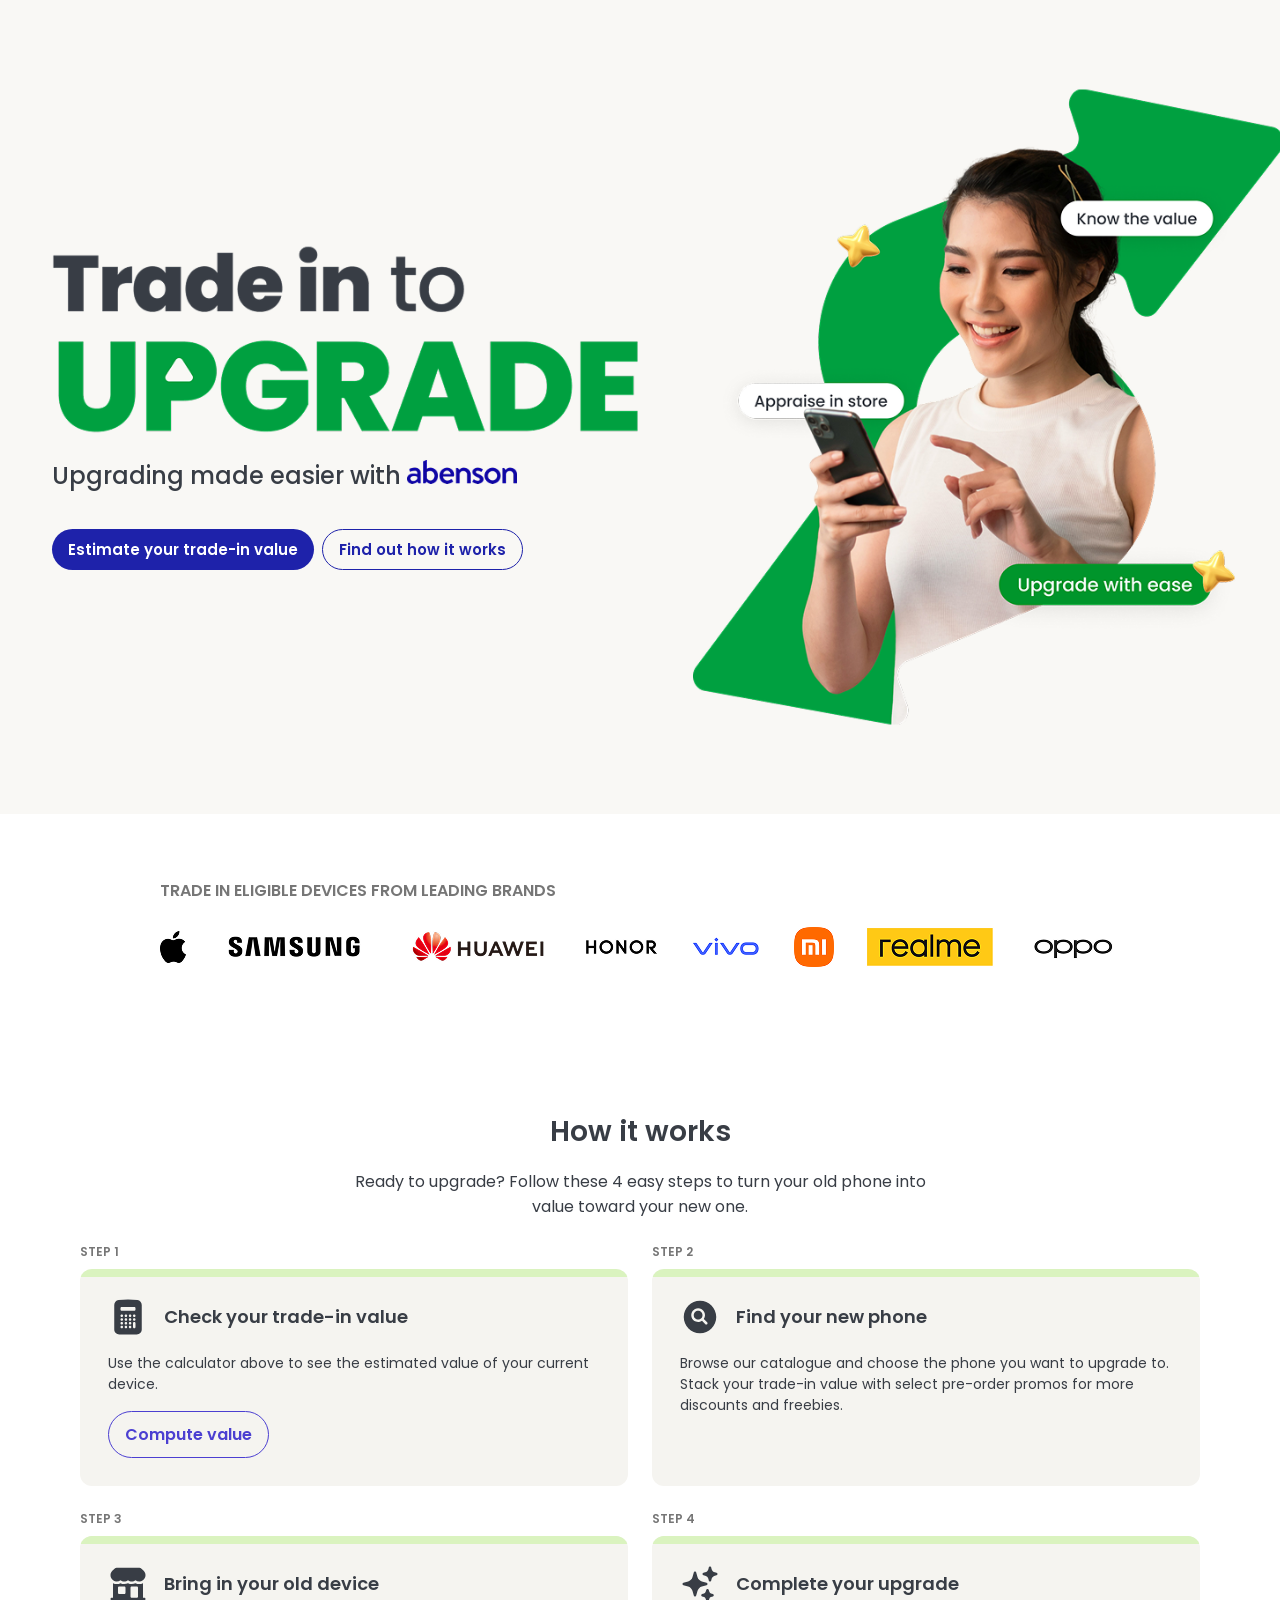
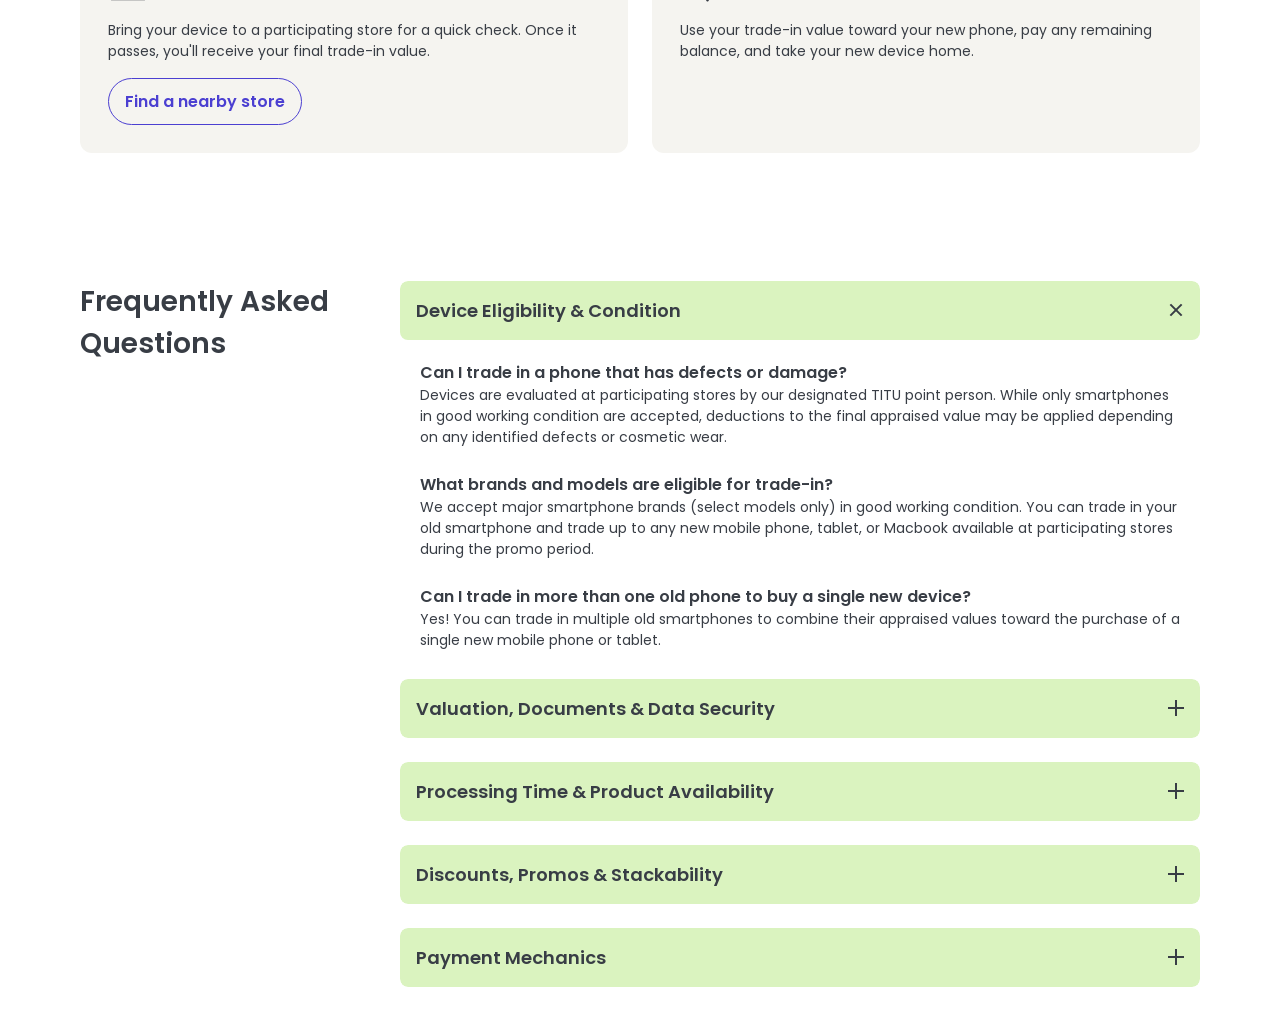
==== commit 82834872: "fix css" ====
--- a/index.html
+++ b/index.html
@@ -7,7 +7,7 @@
     <link rel="preconnect" href="https://fonts.gstatic.com" crossorigin />
     <link href="https://fonts.googleapis.com/css2?family=Poppins:wght@400;500;600;700&display=swap" rel="stylesheet" />
     <title>Trade-in Banner Prototype</title>
-    <link rel="stylesheet" href="./index.css" />
+    <link rel="stylesheet" href="./index1.css" />
   </head>
   <body>
     <section id="trade-in-banner">
@@ -22,7 +22,7 @@
           </div>
           <div class="trade-in-banner__ctas">
             <a href="#" class="tib-btn tib-btn--primary">Estimate your trade-in value</a>
-            <a href="#" class="tib-btn tib-btn--secondary">Find out how it works</a>
+            <a href="#how-it-works-section" class="tib-btn tib-btn--secondary">Find out how it works</a>
           </div>
         </div>
 
--- a/index1.css
+++ b/index1.css
@@ -0,0 +1,533 @@
+:root {
+  --text-color: #383d45;
+  --tib-green: #17a952;
+  --tib-navy: #1e22aa;
+  --tib-blue: #3d3ddb;
+  --tib-bg: #f9f8f5;
+  --tib-star: #ffd23f;
+  /* How it Works */
+  --hiw-bg: #ffffff;
+  --hiw-card-bg: #f5f4f0;
+  --accent-color: #daf3bf;
+  --hiw-radius: 12px;
+  --hiw-text-muted: #767676;
+  /* Faq Section */
+  --faq-accent-light: #eef7e2;
+  --faq-text-muted: #4d525a;
+  --faq-radius: 8px;
+  --faq-gap: 24px;
+}
+
+* {
+  box-sizing: border-box;
+  margin: 0;
+  font-family: "Poppins", Helvetica, Arial, sans-serif;
+}
+
+html {
+  scroll-behavior: smooth;
+}
+
+body {
+  overflow-x: hidden;
+}
+
+/* ===========================================
+   Trade-in Banner
+   ============================================ */
+#trade-in-banner {
+  background: var(--tib-bg);
+  padding: 32px 20px 40px;
+}
+
+.trade-in-banner__inner {
+  max-width: 1200px;
+  margin: 0 auto;
+  display: flex;
+  flex-direction: column-reverse;
+  align-items: center;
+  gap: 24px;
+  text-align: center;
+}
+
+.trade-in-banner__copy {
+  min-width: 0;
+  display: flex;
+  flex-direction: column;
+  gap: 36px;
+  align-items: flex-start;
+  text-align: start;
+}
+
+.copy-container {
+  display: flex;
+  flex-direction: column;
+  gap: 8px;
+}
+
+.trade-in-banner__heading-img {
+  display: block;
+  width: 100%;
+  max-width: clamp(328px, 50vw, 671px);
+  height: auto;
+}
+
+.trade-in-banner__subtext {
+  font-size: clamp(20px, 3vw, 24px);
+  color: var(--text-color);
+  font-weight: 500;
+}
+
+.trade-in-banner__brand img {
+  width: clamp(92px, 15vw, 110px);
+  height: auto;
+}
+
+.trade-in-banner__ctas {
+  display: flex;
+  justify-content: start;
+  gap: 8px;
+  flex-wrap: wrap;
+}
+
+.tib-btn {
+  display: inline-flex;
+  align-items: center;
+  justify-content: center;
+  padding: 8px 16px;
+  border-radius: 31px;
+  font-size: 15px;
+  font-weight: 600;
+  text-decoration: none;
+  cursor: pointer;
+  transition: opacity 0.15s ease;
+}
+
+.tib-btn:hover {
+  opacity: 0.85;
+}
+
+.tib-btn--primary {
+  background: var(--tib-navy);
+  color: #fff;
+}
+
+.tib-btn--secondary {
+  background: transparent;
+  color: var(--tib-navy);
+  border: 1px solid var(--tib-navy);
+}
+
+.trade-in-banner__media {
+  width: 100%;
+  display: flex;
+  justify-content: center;
+  align-items: center;
+}
+
+.trade-in-banner__media-img {
+  display: block;
+  width: 100%;
+  max-width: clamp(328px, 50vw, 671px);
+  height: auto;
+}
+
+@media (min-width: 768px) {
+  #trade-in-banner {
+    padding: 56px 0 56px 24px;
+  }
+
+  .trade-in-banner__inner {
+    flex-direction: row;
+    align-items: center;
+    justify-content: space-between;
+    gap: 18px;
+    text-align: left;
+  }
+
+  .trade-in-banner__copy {
+    flex: 1 1 500px;
+  }
+
+  .trade-in-banner__media {
+    flex: 1 1 500px;
+  }
+
+  .trade-in-banner__media-img {
+    max-width: none;
+    width: 100%;
+    margin-right: calc(-1 * max(0px, (100vw - 1200px) / 2) - 24px);
+  }
+
+  .trade-in-banner__heading-img {
+    margin: 0;
+  }
+
+  .trade-in-banner__ctas {
+    justify-content: flex-start;
+  }
+}
+
+/* ===========================================
+   Brands Section
+   ============================================ */
+#brands-section {
+  padding: 40px 16px;
+  background: #fff;
+}
+
+.brands-section__inner {
+  display: flex;
+  flex-direction: column;
+  gap: 24px;
+  margin: 0 auto;
+  width: fit-content;
+}
+
+.brands-section__heading {
+  width: 56%;
+  margin: 0 auto;
+  text-align: center;
+}
+
+.brands-section__heading h2 {
+  color: #767676;
+  font-size: clamp(12px, 3vw, 16px);
+  font-weight: 600;
+}
+
+.brands-section__logos {
+  display: flex;
+  flex-wrap: wrap;
+  justify-content: center;
+  gap: 24px;
+  align-items: center;
+}
+
+.brands-section__logos img {
+  height: clamp(24px, 6vw, 40px);
+  width: auto;
+  object-fit: contain;
+}
+
+.brands-section__logos .apple-logo {
+  height: clamp(20px, 3vw, 32px);
+  width: auto;
+}
+
+@media (min-width: 768px) {
+  #brands-section {
+    padding: 64px 40px;
+  }
+
+  .brands-section__inner {
+    align-items: flex-start;
+  }
+
+  .brands-section__heading {
+    width: 100%;
+    text-align: left;
+  }
+
+  .brands-section__logos {
+    gap: 32px;
+  }
+}
+
+/* ===========================================
+   How It Works Section
+   ============================================ */
+#how-it-works-section {
+  background: var(--hiw-bg);
+  padding: 40px 16px;
+  scroll-margin-top: 10px;
+}
+
+.how-it-works-section__inner {
+  max-width: 1120px;
+  margin: 0 auto;
+}
+
+.section__heading {
+  text-align: center;
+  margin-bottom: 24px;
+  display: flex;
+  flex-direction: column;
+  gap: 8px;
+}
+
+.section__heading h2 {
+  color: var(--text-color);
+  margin: 0 0 8px;
+  font-size: 28px;
+  font-weight: 600;
+}
+
+.section__heading p {
+  color: var(--text-color);
+  margin: 0;
+  font-size: 16px;
+  font-weight: 400;
+}
+
+.steps-grid {
+  display: grid;
+  grid-template-columns: 1fr;
+  gap: 24px;
+}
+
+.step-wrapper {
+  display: flex;
+  flex-direction: column;
+}
+
+.step-number {
+  font-size: 12px;
+  font-weight: 600;
+  color: var(--hiw-text-muted);
+  margin-bottom: 8px;
+}
+
+.step {
+  position: relative;
+  background: var(--hiw-card-bg);
+  border-radius: var(--hiw-radius);
+  padding: 28px;
+  overflow: hidden;
+  flex: 1;
+  display: flex;
+  flex-direction: column;
+  gap: 16px;
+}
+
+.step-header {
+  display: flex;
+  align-items: center;
+  gap: 16px;
+}
+
+.step-icon {
+  flex-shrink: 0;
+  width: 40px;
+  height: 40px;
+}
+
+.step-header h3 {
+  font-size: 18px;
+  font-weight: 600;
+  color: var(--text-color);
+  margin: 0;
+}
+
+.step p {
+  font-size: 14px;
+  font-weight: 400;
+  color: var(--text-color);
+  margin: 0 0 12px;
+}
+
+.step p:last-of-type {
+  margin-bottom: 0;
+}
+
+.hiw-btn--primary {
+  display: inline-block;
+  padding: 10px 16px;
+  width: fit-content;
+  font-weight: 600;
+  color: #4b3fd1;
+  background: transparent;
+  border: 1.5px solid #4b3fd1;
+  border-radius: 999px;
+  cursor: pointer;
+  text-decoration: none;
+  transition:
+    background 0.15s ease,
+    color 0.15s ease;
+}
+
+.hiw-btn--primary:hover,
+.hiw-btn--primary:focus-visible {
+  background: var(--tib-navy);
+  color: #fff;
+}
+
+@media (min-width: 640px) {
+  #how-it-works-section {
+    padding: 80px 24px;
+  }
+
+  .tib-btn--primary {
+    width: auto;
+  }
+}
+
+@media (min-width: 768px) {
+  .section__heading p {
+    max-width: 600px;
+    margin: 0 auto;
+  }
+
+  .steps-grid {
+    grid-template-columns: repeat(2, 1fr);
+  }
+
+  .step::before {
+    content: "";
+    position: absolute;
+    top: 0;
+    left: 0;
+    right: 0;
+    height: 8px;
+    background: var(--accent-color);
+  }
+}
+
+/* ===========================================
+   FAQ Section
+   ============================================ */
+.faq-section {
+  padding: 32px 16px;
+}
+
+.faq-section__inner {
+  max-width: 1120px;
+  margin: 0 auto;
+}
+
+.faq-heading {
+  font-size: 28px;
+  font-weight: 600;
+  color: var(--text-color);
+  margin: 0 0 20px;
+}
+
+.faq-accordion {
+  display: flex;
+  flex-direction: column;
+  gap: var(--faq-gap);
+}
+
+.faq-item {
+  border-radius: var(--faq-radius);
+  overflow: hidden;
+}
+
+.faq-trigger {
+  width: 100%;
+  display: flex;
+  align-items: center;
+  justify-content: space-between;
+  gap: 12px;
+  background: var(--accent-color);
+  border: none;
+  padding: 16px;
+  font-size: 18px;
+  font-weight: 600;
+  text-align: left;
+  color: var(--text-color);
+  cursor: pointer;
+  border-radius: var(--faq-radius);
+}
+
+.faq-trigger:focus-visible {
+  outline: 2px solid var(--text-color);
+  outline-offset: 2px;
+}
+
+.faq-icon {
+  position: relative;
+  flex-shrink: 0;
+  width: 16px;
+  height: 16px;
+}
+
+.faq-icon::before,
+.faq-icon::after {
+  content: "";
+  position: absolute;
+  top: 50%;
+  left: 50%;
+  background: var(--text-color);
+  transform: translate(-50%, -50%);
+}
+
+.faq-icon::before {
+  width: 16px;
+  height: 2px;
+}
+
+.faq-icon::after {
+  width: 2px;
+  height: 16px;
+  transition: transform 0.15s ease;
+}
+
+.faq-item.is-open .faq-icon {
+  transform: rotate(45deg);
+}
+
+.faq-panel {
+  display: grid;
+  grid-template-rows: 0fr;
+  overflow: hidden;
+  transition: grid-template-rows 0.25s ease;
+}
+
+.faq-item.is-open .faq-panel {
+  grid-template-rows: 1fr;
+}
+
+.faq-panel__inner {
+  min-height: 0;
+  padding: 0 16px;
+  transition: padding 0.25s ease;
+  display: flex;
+  flex-direction: column;
+  gap: 24px;
+}
+
+.faq-item.is-open .faq-panel__inner {
+  padding: 16px;
+}
+
+.faq-qa h3 {
+  font-size: 16px;
+  font-weight: 600;
+  color: var(--text-color);
+  display: flex;
+  flex-direction: column;
+  gap: 4px;
+}
+
+.faq-qa p {
+  font-size: 14px;
+  font-weight: 400;
+  color: var(--text-color);
+  margin: 0;
+}
+
+@media (min-width: 768px) {
+  .faq-section {
+    padding: 48px 24px;
+  }
+
+  .faq-section__inner {
+    display: grid;
+    grid-template-columns: minmax(200px, 280px) 1fr;
+    gap: 40px;
+    align-items: start;
+  }
+
+  .faq-heading {
+    margin: 0;
+  }
+
+  .faq-panel__inner {
+    padding: 0 20px;
+  }
+
+  .faq-item.is-open .faq-panel__inner {
+    padding: 20px 20px 4px;
+  }
+}
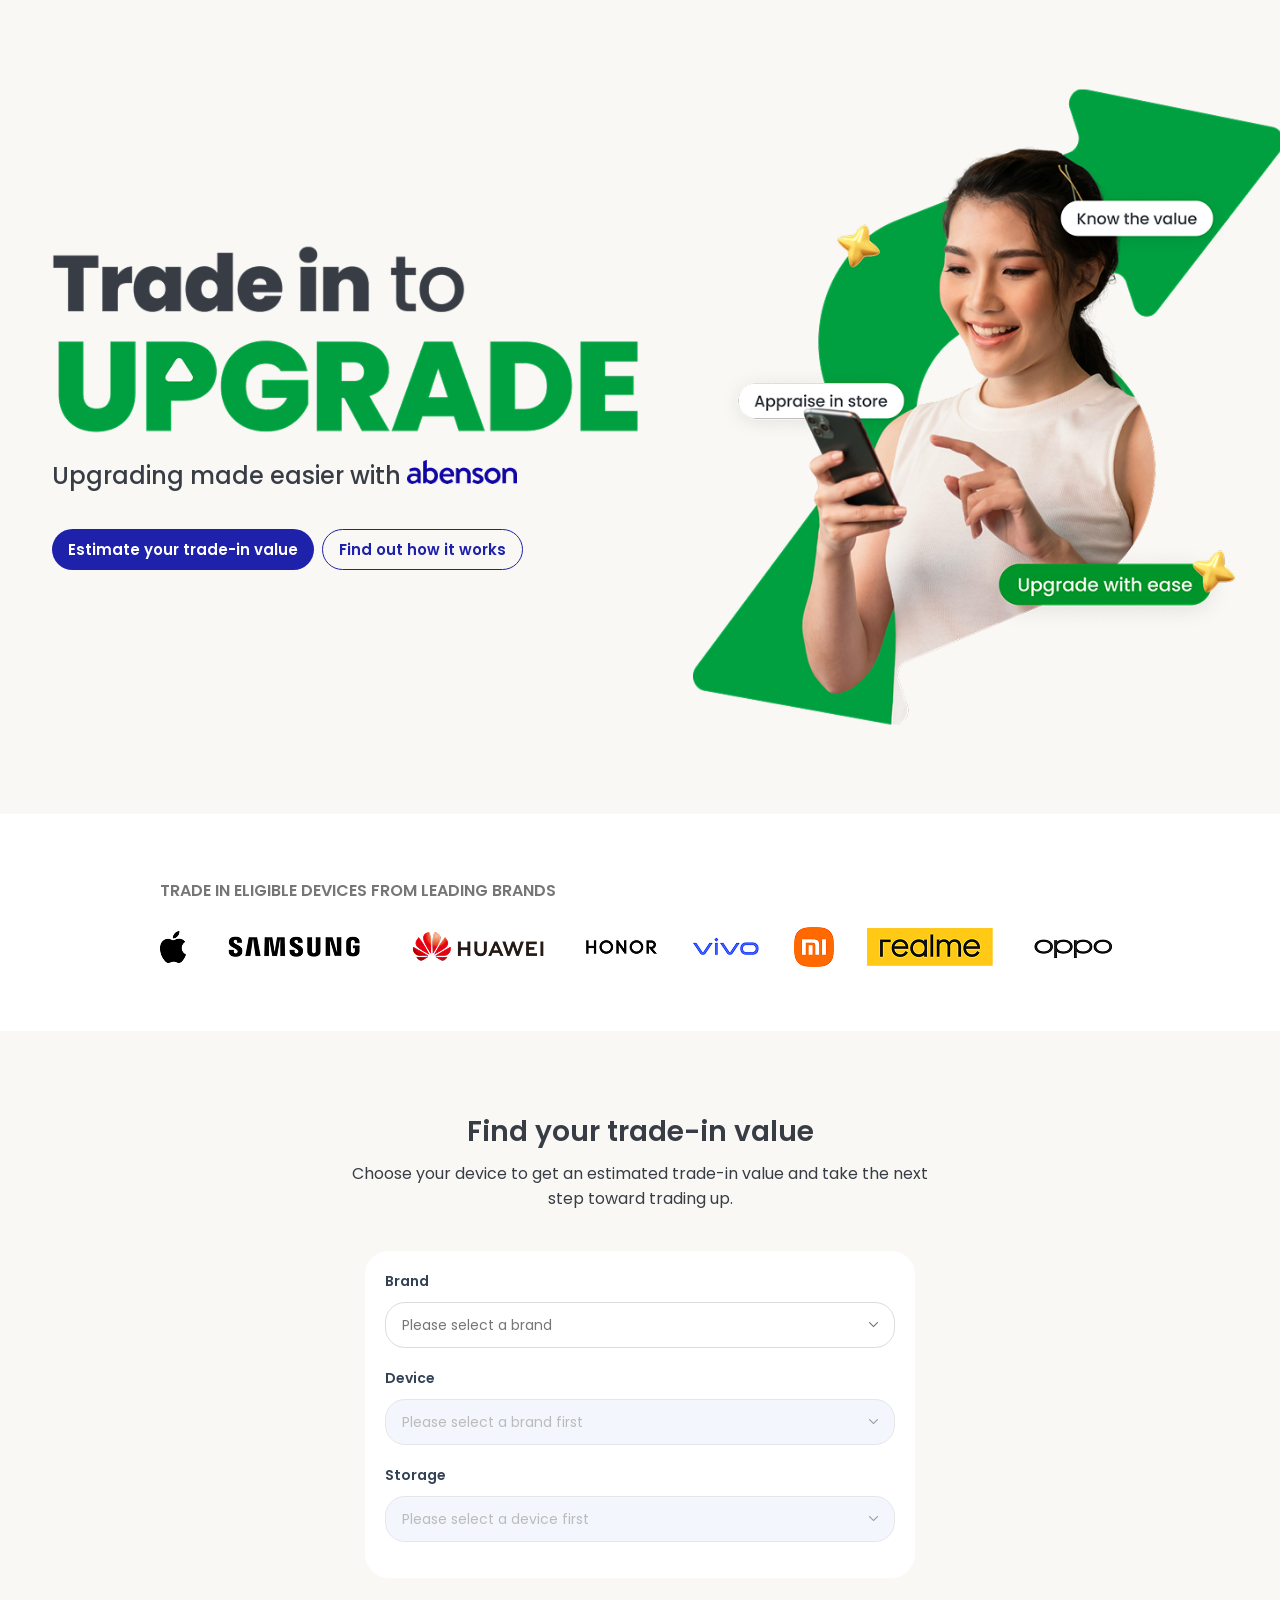
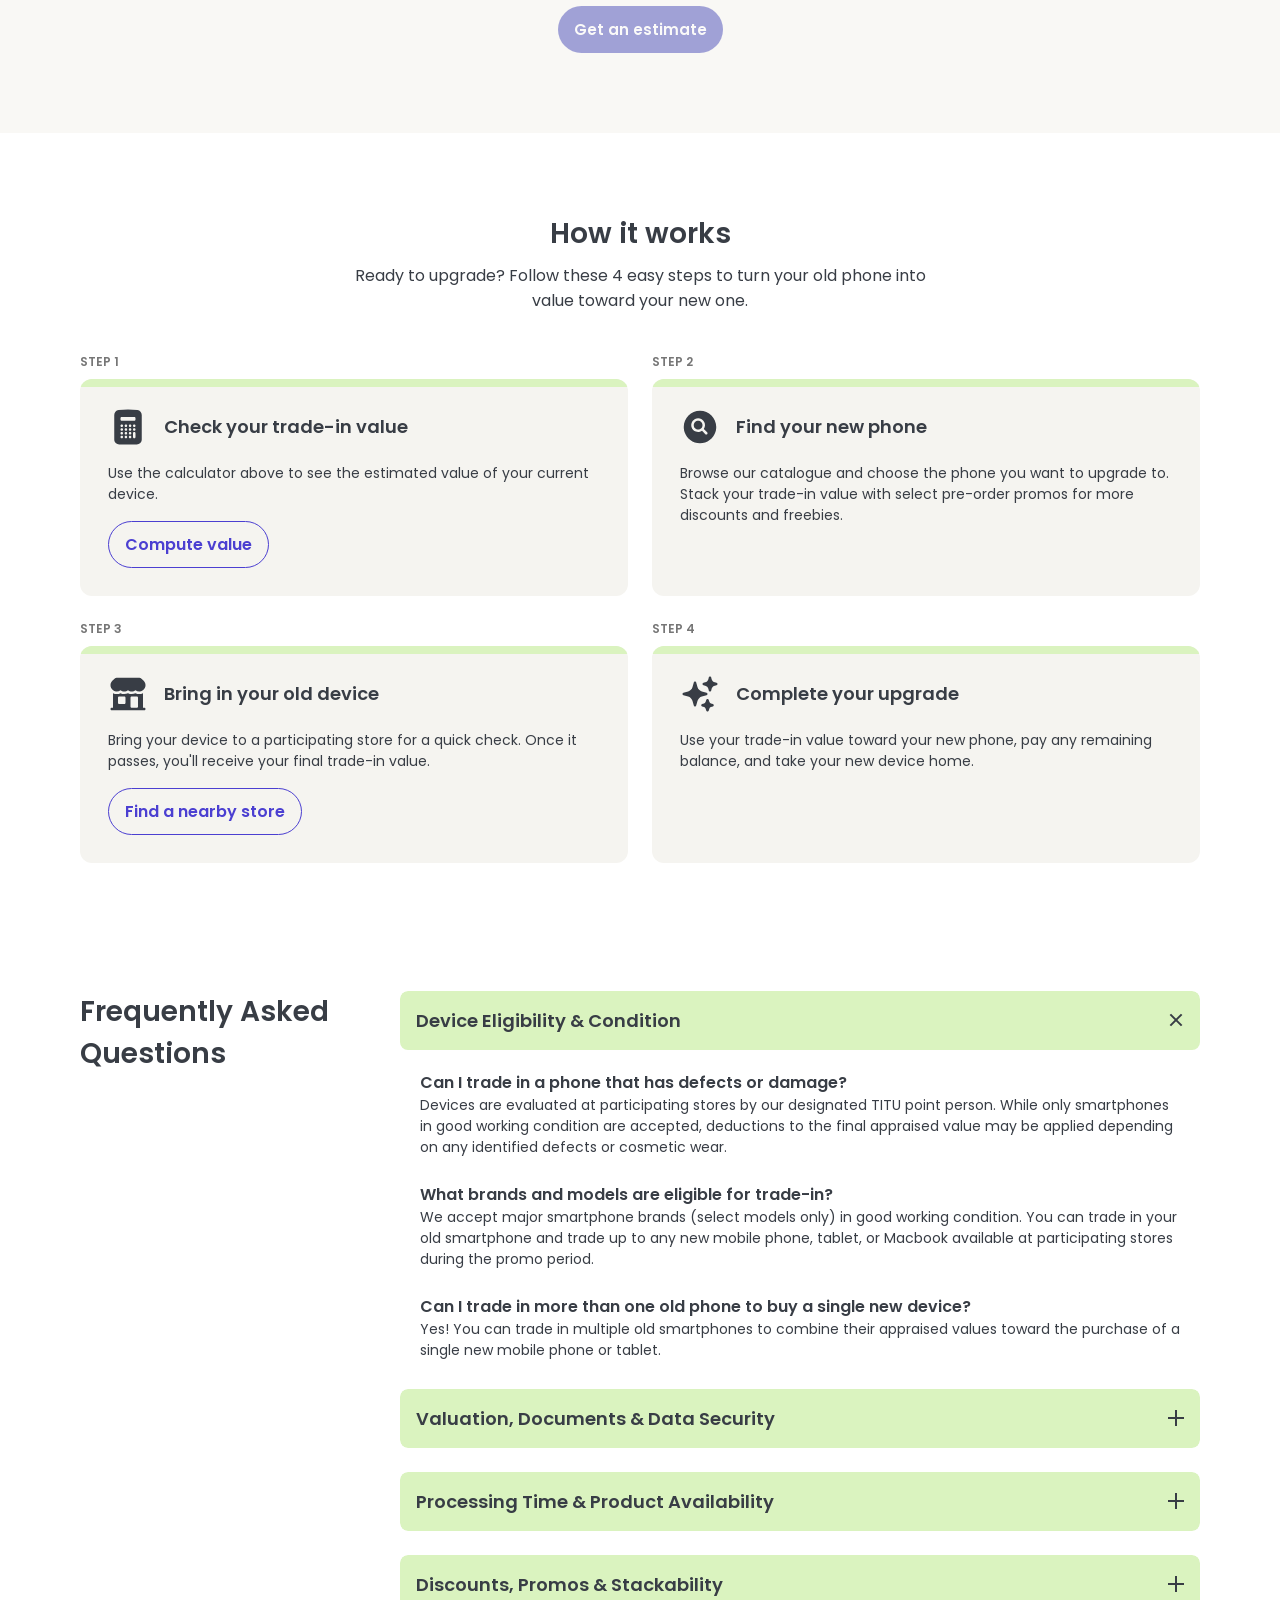
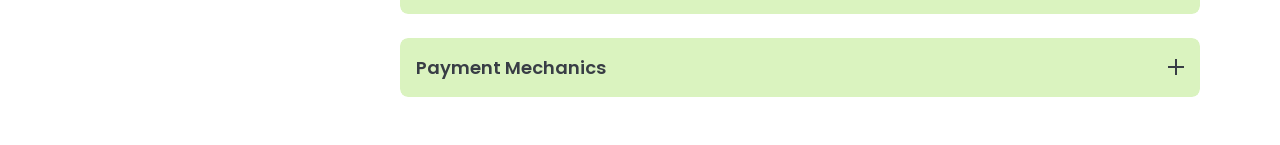
==== commit 53415940: "added calculator" ====
--- a/index.html
+++ b/index.html
@@ -10,6 +10,7 @@
     <link rel="stylesheet" href="./index1.css" />
   </head>
   <body>
+    <!-- HERO SECTION -->
     <section id="trade-in-banner">
       <div class="trade-in-banner__inner">
         <div class="trade-in-banner__copy">
@@ -55,44 +56,79 @@
       </div>
     </section>
     <!-- CALCULATOR SECTION -->
-    <!-- <section id="calculator-section">
+    <section id="calculator-section">
       <div class="calculator-section__inner">
-        <div class="calculator-section__heading">
-          <h2>ESTIMATE YOUR TRADE-IN VALUE</h2>
-          <div class="calculator-section__subtext">
-            <p>Ready to upgrade? Follow these 4 easy steps to turn your old phone into value toward your new one.</p>
-          </div>
+        <div class="section__heading">
+          <h2>Find your trade-in value</h2>
+          <p>Choose your device to get an estimated trade-in value and take the next step toward trading up.</p>
         </div>
         <div class="calculator-section__form">
-          <form action="#" method="post" class="trade-in-calculator-form">
-            <label for="brand">Brand</label>
-            <select name="brand" id="brand" required>
-              <option value="">Select a brand</option>
-              <option value="apple">Apple</option>
-              <option value="samsung">Samsung</option>
-              <option value="huawei">Huawei</option>
-              <option value="honor">Honor</option>
-              <option value="vivo">Vivo</option>
-              <option value="xiaomi">Xiaomi</option>
-              <option value="realme">Realme</option>
-              <option value="oppo">Oppo</option>
-            </select>
-
-            <label for="model">Device</label>
-            <select name="model" id="model" required disabled>
-              <option value="">Select a model</option>
-            </select>
-
-            <label for="condition">Storage</label>
-            <select name="condition" id="condition" required disabled>
-              <option value="">Select condition</option>
-            </select>
-
-            <button type="submit" class="tib-btn tib-btn--primary" disabled>Estimate Value</button>
+          <form action="#" method="post" class="trade-in-calculator-form-wrapper">
+            <div class="trade-in-calculator-form">
+              <label for="brand">Brand</label>
+              <select name="brand" id="brand" required>
+                <option value="">Please select a brand</option>
+                <option value="apple">Apple</option>
+                <option value="samsung">Samsung</option>
+                <option value="huawei">Huawei</option>
+                <option value="honor">Honor</option>
+                <option value="vivo">Vivo</option>
+                <option value="xiaomi">Xiaomi</option>
+                <option value="realme">Realme</option>
+                <option value="oppo">Oppo</option>
+              </select>
+
+              <label for="model">Device</label>
+              <select name="model" id="model" required disabled>
+                <option value="">Please select a brand first</option>
+              </select>
+
+              <label for="condition">Storage</label>
+              <select name="condition" id="condition" required disabled>
+                <option value="">Please select a device first</option>
+              </select>
+            </div>
+
+            <button type="submit" class="cs-btn cs-btn--primary" disabled>Get an estimate</button>
           </form>
         </div>
-      </div>
-    </section> -->
+        <div class="calculator-section__result" data-tradein-result hidden>
+          <div class="trade-in-banner__content">
+            <div class="trade-in-result-card">
+              <div class="trade-in-result-card__content">
+                <img
+                  class="trade-in-result-card__image"
+                  data-tradein-result-image
+                  src=""
+                  alt=""
+                  width="200"
+                  height="200" />
+                <div class="trade-in-result-card__text">
+                  <div class="trade-in-result-card__device-info">
+                    <p class="trade-in-result-card__brand" data-tradein-result-brand></p>
+                    <p class="trade-in-result-card__device" data-tradein-result-device></p>
+                  </div>
+                  <div class="trade-in-result-card__value-container">
+                    <p class="trade-in-result-card__value-label">Estimated trade-in value*</p>
+                    <p class="trade-in-result-card__value" data-tradein-result-value></p>
+                  </div>
+                </div>
+              </div>
+            </div>
+            <p class="trade-in-result-card__disclaimer">
+              * This is the maximum estimated trade-in value for your phone's brand and model. Your final value will be
+              confirmed in the CompAsia app after the diagnostic test at a participating Abenson store.
+            </p>
+          </div>
+          <div class="trade-in-result-card__cta">
+            <a href="#how-it-works-section" class="cs-btn cs-btn--primary" data-tradein-next
+              >Ready for the next step?</a
+            >
+            <button type="button" class="trade-in-restart-link" data-tradein-restart>Start a new estimate</button>
+          </div>
+        </div>
+      </div>
+    </section>
     <!-- How it Works -->
     <section id="how-it-works-section">
       <div class="how-it-works-section__inner">
@@ -220,7 +256,7 @@
       </div>
     </section>
     <!-- Faq Section -->
-    <section class="faq-section">
+    <section id="faq-section">
       <div class="faq-section__inner">
         <h2 class="faq-heading">Frequently Asked Questions</h2>
 
@@ -352,5 +388,6 @@
       </div>
     </section>
     <script src="index.js"></script>
+    <script src="form.js"></script>
   </body>
 </html>
--- a/index1.css
+++ b/index1.css
@@ -40,7 +40,7 @@
   padding: 32px 20px 40px;
 }
 
-.trade-in-banner__inner {
+#trade-in-banner .trade-in-banner__inner {
   max-width: 1200px;
   margin: 0 auto;
   display: flex;
@@ -50,7 +50,7 @@
   text-align: center;
 }
 
-.trade-in-banner__copy {
+#trade-in-banner .trade-in-banner__copy {
   min-width: 0;
   display: flex;
   flex-direction: column;
@@ -59,38 +59,38 @@
   text-align: start;
 }
 
-.copy-container {
+#trade-in-banner .copy-container {
   display: flex;
   flex-direction: column;
   gap: 8px;
 }
 
-.trade-in-banner__heading-img {
+#trade-in-banner .trade-in-banner__heading-img {
   display: block;
   width: 100%;
   max-width: clamp(328px, 50vw, 671px);
   height: auto;
 }
 
-.trade-in-banner__subtext {
+#trade-in-banner .trade-in-banner__subtext {
   font-size: clamp(20px, 3vw, 24px);
   color: var(--text-color);
   font-weight: 500;
 }
 
-.trade-in-banner__brand img {
+#trade-in-banner .trade-in-banner__brand img {
   width: clamp(92px, 15vw, 110px);
   height: auto;
 }
 
-.trade-in-banner__ctas {
+#trade-in-banner .trade-in-banner__ctas {
   display: flex;
   justify-content: start;
   gap: 8px;
   flex-wrap: wrap;
 }
 
-.tib-btn {
+#trade-in-banner .tib-btn {
   display: inline-flex;
   align-items: center;
   justify-content: center;
@@ -103,29 +103,29 @@
   transition: opacity 0.15s ease;
 }
 
-.tib-btn:hover {
+#trade-in-banner .tib-btn:hover {
   opacity: 0.85;
 }
 
-.tib-btn--primary {
+#trade-in-banner .tib-btn--primary {
   background: var(--tib-navy);
   color: #fff;
 }
 
-.tib-btn--secondary {
+#trade-in-banner .tib-btn--secondary {
   background: transparent;
   color: var(--tib-navy);
   border: 1px solid var(--tib-navy);
 }
 
-.trade-in-banner__media {
+#trade-in-banner .trade-in-banner__media {
   width: 100%;
   display: flex;
   justify-content: center;
   align-items: center;
 }
 
-.trade-in-banner__media-img {
+#trade-in-banner .trade-in-banner__media-img {
   display: block;
   width: 100%;
   max-width: clamp(328px, 50vw, 671px);
@@ -137,7 +137,7 @@
     padding: 56px 0 56px 24px;
   }
 
-  .trade-in-banner__inner {
+  #trade-in-banner .trade-in-banner__inner {
     flex-direction: row;
     align-items: center;
     justify-content: space-between;
@@ -145,25 +145,25 @@
     text-align: left;
   }
 
-  .trade-in-banner__copy {
+  #trade-in-banner .trade-in-banner__copy {
     flex: 1 1 500px;
   }
 
-  .trade-in-banner__media {
+  #trade-in-banner .trade-in-banner__media {
     flex: 1 1 500px;
   }
 
-  .trade-in-banner__media-img {
+  #trade-in-banner .trade-in-banner__media-img {
     max-width: none;
     width: 100%;
     margin-right: calc(-1 * max(0px, (100vw - 1200px) / 2) - 24px);
   }
 
-  .trade-in-banner__heading-img {
+  #trade-in-banner .trade-in-banner__heading-img {
     margin: 0;
   }
 
-  .trade-in-banner__ctas {
+  #trade-in-banner .trade-in-banner__ctas {
     justify-content: flex-start;
   }
 }
@@ -176,7 +176,7 @@
   background: #fff;
 }
 
-.brands-section__inner {
+#brands-section .brands-section__inner {
   display: flex;
   flex-direction: column;
   gap: 24px;
@@ -184,19 +184,19 @@
   width: fit-content;
 }
 
-.brands-section__heading {
+#brands-section .brands-section__heading {
   width: 56%;
   margin: 0 auto;
   text-align: center;
 }
 
-.brands-section__heading h2 {
+#brands-section .brands-section__heading h2 {
   color: #767676;
   font-size: clamp(12px, 3vw, 16px);
   font-weight: 600;
 }
 
-.brands-section__logos {
+#brands-section .brands-section__logos {
   display: flex;
   flex-wrap: wrap;
   justify-content: center;
@@ -204,13 +204,13 @@
   align-items: center;
 }
 
-.brands-section__logos img {
+#brands-section .brands-section__logos img {
   height: clamp(24px, 6vw, 40px);
   width: auto;
   object-fit: contain;
 }
 
-.brands-section__logos .apple-logo {
+#brands-section .brands-section__logos .apple-logo {
   height: clamp(20px, 3vw, 32px);
   width: auto;
 }
@@ -220,20 +220,240 @@
     padding: 64px 40px;
   }
 
-  .brands-section__inner {
+  #brands-section .brands-section__inner {
     align-items: flex-start;
   }
 
-  .brands-section__heading {
+  #brands-section .brands-section__heading {
     width: 100%;
     text-align: left;
   }
 
-  .brands-section__logos {
+  #brands-section .brands-section__logos {
     gap: 32px;
   }
 }
-
+/* ===========================================
+   Calculator Section
+   ============================================ */
+#calculator-section {
+  background: var(--tib-bg);
+  padding: 40px 16px;
+}
+.calculator-section__inner {
+  display: flex;
+  flex-direction: column;
+  gap: 28px;
+  max-width: 1120px;
+  margin: 0 auto;
+}
+#calculator-section .section__heading {
+  text-align: center;
+  display: flex;
+  flex-direction: column;
+  gap: 8px;
+}
+.calculator-section__form {
+  display: flex;
+  justify-content: center;
+}
+
+.trade-in-calculator-form-wrapper {
+  display: flex;
+  flex-direction: column;
+  align-items: stretch;
+  width: 100%;
+  max-width: 550px;
+  gap: 28px;
+}
+.calculator-section__form.is-hidden {
+  display: none;
+}
+.trade-in-calculator-form {
+  display: flex;
+  flex-direction: column;
+  gap: 4px;
+  background: #fff;
+  padding: 20px;
+  border-radius: 24px;
+}
+
+.trade-in-calculator-form label {
+  font-size: 14px;
+  font-weight: 600;
+  color: #334155;
+  margin-bottom: 6px;
+}
+
+.trade-in-calculator-form select {
+  width: 100%;
+  padding: 12px 40px 12px 16px;
+  margin-bottom: 16px;
+  border-radius: 20px;
+  border: 1px solid #dadce0;
+  background-color: #fff;
+  color: #767676;
+  font-size: 14px;
+  font-weight: 400;
+  font-family: inherit;
+  appearance: none;
+  -webkit-appearance: none;
+  cursor: pointer;
+
+  /* chevron icon */
+  background-image: url("data:image/svg+xml;utf8,<svg xmlns='http://www.w3.org/2000/svg' width='9' height='6' viewBox='0 0 9 6' fill='none'><path d='M0.176259 0.176863C-0.058753 0.411875 -0.058753 0.790772 0.176259 1.02578L4.16187 5.0114C4.34892 5.19845 4.65108 5.19845 4.83813 5.0114L8.82374 1.02578C9.05875 0.790772 9.05875 0.411875 8.82374 0.176863C8.58873 -0.0581488 8.20983 -0.0581488 7.97482 0.176863L4.4976 3.64929L1.02038 0.172067C0.790168 -0.0581492 0.406475 -0.0581492 0.176259 0.176863Z' fill='%23767676'/></svg>");
+  background-repeat: no-repeat;
+  background-position: right 16px center;
+}
+
+.trade-in-calculator-form select:focus {
+  outline: none;
+  border-color: #3730a3;
+}
+
+.trade-in-calculator-form select:disabled {
+  background-color: #eef3fb;
+  color: #9f9f9f;
+  cursor: not-allowed;
+}
+
+.cs-btn--primary {
+  width: fit-content;
+  padding: 12px 16px;
+  border: none;
+  border-radius: 31px;
+  background-color: #1e22aa;
+  color: #fff;
+  font-size: 15px;
+  font-weight: 600;
+  cursor: pointer;
+  transition: background-color 0.15s ease;
+  margin: 0 auto;
+  text-decoration: none;
+}
+
+.cs-btn--primary:hover:not(:disabled) {
+  background-color: #1e22aa;
+}
+
+.cs-btn--primary:disabled {
+  opacity: 0.4;
+  cursor: not-allowed;
+}
+
+/* Result Markup */
+.calculator-section__result {
+  display: flex;
+  flex-direction: column;
+  align-items: center;
+  width: 100%;
+  max-width: 550px;
+  margin: 0 auto;
+  gap: 28px;
+}
+
+.calculator-section__result[hidden] {
+  display: none;
+}
+.trade-in-result-card {
+  width: 100%;
+  background: #fff;
+  border-radius: 24px;
+  padding: 40px;
+  display: flex;
+  justify-content: center;
+}
+.trade-in-result-card__content {
+  display: flex;
+  flex-direction: column;
+  justify-content: center;
+  align-items: center;
+  gap: 24px;
+  width: 100%;
+}
+.trade-in-result-card__image {
+  width: 200px;
+  height: 200px;
+  object-fit: contain;
+}
+.trade-in-result-card__text {
+  display: flex;
+  flex-direction: column;
+  gap: 40px;
+  width: 100%;
+}
+.trade-in-result-card__brand {
+  font-size: 12px;
+  font-weight: 600;
+  letter-spacing: 0.6px;
+  color: #767676;
+  text-transform: uppercase;
+  margin: 0;
+}
+
+.trade-in-result-card__device {
+  font-size: 20px;
+  font-weight: 600;
+  color: #383d45;
+  margin: 4px 0 0;
+}
+
+.trade-in-result-card__value-label {
+  font-size: 14px;
+  color: #383d45;
+  font-weight: 500;
+}
+
+.trade-in-result-card__value {
+  font-size: 32px;
+  font-weight: 600;
+  color: #1e22aa;
+  margin: 4px 0 0;
+}
+
+.trade-in-result-card__disclaimer {
+  font-size: 11px;
+  font-weight: 400;
+  color: #767676;
+  font-style: italic;
+  line-height: 1.5;
+  margin: 12px 0 0;
+}
+
+.trade-in-restart-link {
+  background: none;
+  border: none;
+  color: #1e22aa;
+  font-size: 14px;
+  font-weight: 600;
+  text-decoration: none;
+  cursor: pointer;
+  padding: 0;
+}
+
+/* button loading state, applied to .cs-btn--primary while the estimate "calculates" */
+.cs-btn--primary.is-loading {
+  opacity: 0.7;
+  cursor: wait;
+}
+.trade-in-result-card__cta {
+  display: flex;
+  flex-direction: column;
+  gap: 20px;
+  width: 100%;
+}
+@media (min-width: 768px) {
+  #calculator-section {
+    padding: 80px;
+  }
+
+  .calculator-section__inner {
+    gap: 40px;
+  }
+  .trade-in-result-card__content {
+    flex-direction: row;
+  }
+}
 /* ===========================================
    How It Works Section
    ============================================ */
@@ -243,14 +463,14 @@
   scroll-margin-top: 10px;
 }
 
-.how-it-works-section__inner {
+#how-it-works-section .how-it-works-section__inner {
   max-width: 1120px;
   margin: 0 auto;
 }
 
-.section__heading {
+#how-it-works-section .section__heading {
   text-align: center;
-  margin-bottom: 24px;
+  margin-bottom: 40px;
   display: flex;
   flex-direction: column;
   gap: 8px;
@@ -258,7 +478,6 @@
 
 .section__heading h2 {
   color: var(--text-color);
-  margin: 0 0 8px;
   font-size: 28px;
   font-weight: 600;
 }
@@ -270,25 +489,25 @@
   font-weight: 400;
 }
 
-.steps-grid {
+#how-it-works-section .steps-grid {
   display: grid;
   grid-template-columns: 1fr;
   gap: 24px;
 }
 
-.step-wrapper {
-  display: flex;
-  flex-direction: column;
-}
-
-.step-number {
+#how-it-works-section .step-wrapper {
+  display: flex;
+  flex-direction: column;
+}
+
+#how-it-works-section .step-number {
   font-size: 12px;
   font-weight: 600;
   color: var(--hiw-text-muted);
   margin-bottom: 8px;
 }
 
-.step {
+#how-it-works-section .step {
   position: relative;
   background: var(--hiw-card-bg);
   border-radius: var(--hiw-radius);
@@ -300,37 +519,37 @@
   gap: 16px;
 }
 
-.step-header {
+#how-it-works-section .step-header {
   display: flex;
   align-items: center;
   gap: 16px;
 }
 
-.step-icon {
+#how-it-works-section .step-icon {
   flex-shrink: 0;
   width: 40px;
   height: 40px;
 }
 
-.step-header h3 {
+#how-it-works-section .step-header h3 {
   font-size: 18px;
   font-weight: 600;
   color: var(--text-color);
   margin: 0;
 }
 
-.step p {
+#how-it-works-section .step p {
   font-size: 14px;
   font-weight: 400;
   color: var(--text-color);
   margin: 0 0 12px;
 }
 
-.step p:last-of-type {
+#how-it-works-section .step p:last-of-type {
   margin-bottom: 0;
 }
 
-.hiw-btn--primary {
+#how-it-works-section .hiw-btn--primary {
   display: inline-block;
   padding: 10px 16px;
   width: fit-content;
@@ -346,8 +565,8 @@
     color 0.15s ease;
 }
 
-.hiw-btn--primary:hover,
-.hiw-btn--primary:focus-visible {
+#how-it-works-section .hiw-btn--primary:hover,
+#how-it-works-section .hiw-btn--primary:focus-visible {
   background: var(--tib-navy);
   color: #fff;
 }
@@ -357,7 +576,7 @@
     padding: 80px 24px;
   }
 
-  .tib-btn--primary {
+  #how-it-works-section .tib-btn--primary {
     width: auto;
   }
 }
@@ -368,11 +587,11 @@
     margin: 0 auto;
   }
 
-  .steps-grid {
+  #how-it-works-section .steps-grid {
     grid-template-columns: repeat(2, 1fr);
   }
 
-  .step::before {
+  #how-it-works-section .step::before {
     content: "";
     position: absolute;
     top: 0;
@@ -386,34 +605,34 @@
 /* ===========================================
    FAQ Section
    ============================================ */
-.faq-section {
+#faq-section {
   padding: 32px 16px;
 }
 
-.faq-section__inner {
+#faq-section .faq-section__inner {
   max-width: 1120px;
   margin: 0 auto;
 }
 
-.faq-heading {
+#faq-section .faq-heading {
   font-size: 28px;
   font-weight: 600;
   color: var(--text-color);
   margin: 0 0 20px;
 }
 
-.faq-accordion {
+#faq-section .faq-accordion {
   display: flex;
   flex-direction: column;
   gap: var(--faq-gap);
 }
 
-.faq-item {
+#faq-section .faq-item {
   border-radius: var(--faq-radius);
   overflow: hidden;
 }
 
-.faq-trigger {
+#faq-section .faq-trigger {
   width: 100%;
   display: flex;
   align-items: center;
@@ -430,20 +649,20 @@
   border-radius: var(--faq-radius);
 }
 
-.faq-trigger:focus-visible {
+#faq-section .faq-trigger:focus-visible {
   outline: 2px solid var(--text-color);
   outline-offset: 2px;
 }
 
-.faq-icon {
+#faq-section .faq-icon {
   position: relative;
   flex-shrink: 0;
   width: 16px;
   height: 16px;
 }
 
-.faq-icon::before,
-.faq-icon::after {
+#faq-section .faq-icon::before,
+#faq-section .faq-icon::after {
   content: "";
   position: absolute;
   top: 50%;
@@ -452,33 +671,33 @@
   transform: translate(-50%, -50%);
 }
 
-.faq-icon::before {
+#faq-section .faq-icon::before {
   width: 16px;
   height: 2px;
 }
 
-.faq-icon::after {
+#faq-section .faq-icon::after {
   width: 2px;
   height: 16px;
   transition: transform 0.15s ease;
 }
 
-.faq-item.is-open .faq-icon {
+#faq-section .faq-item.is-open .faq-icon {
   transform: rotate(45deg);
 }
 
-.faq-panel {
+#faq-section .faq-panel {
   display: grid;
   grid-template-rows: 0fr;
   overflow: hidden;
   transition: grid-template-rows 0.25s ease;
 }
 
-.faq-item.is-open .faq-panel {
+#faq-section .faq-item.is-open .faq-panel {
   grid-template-rows: 1fr;
 }
 
-.faq-panel__inner {
+#faq-section .faq-panel__inner {
   min-height: 0;
   padding: 0 16px;
   transition: padding 0.25s ease;
@@ -487,11 +706,11 @@
   gap: 24px;
 }
 
-.faq-item.is-open .faq-panel__inner {
+#faq-section .faq-item.is-open .faq-panel__inner {
   padding: 16px;
 }
 
-.faq-qa h3 {
+#faq-section .faq-qa h3 {
   font-size: 16px;
   font-weight: 600;
   color: var(--text-color);
@@ -500,7 +719,7 @@
   gap: 4px;
 }
 
-.faq-qa p {
+#faq-section .faq-qa p {
   font-size: 14px;
   font-weight: 400;
   color: var(--text-color);
@@ -508,26 +727,26 @@
 }
 
 @media (min-width: 768px) {
-  .faq-section {
+  #faq-section {
     padding: 48px 24px;
   }
 
-  .faq-section__inner {
+  #faq-section .faq-section__inner {
     display: grid;
     grid-template-columns: minmax(200px, 280px) 1fr;
     gap: 40px;
     align-items: start;
   }
 
-  .faq-heading {
+  #faq-section .faq-heading {
     margin: 0;
   }
 
-  .faq-panel__inner {
+  #faq-section .faq-panel__inner {
     padding: 0 20px;
   }
 
-  .faq-item.is-open .faq-panel__inner {
+  #faq-section .faq-item.is-open .faq-panel__inner {
     padding: 20px 20px 4px;
   }
 }
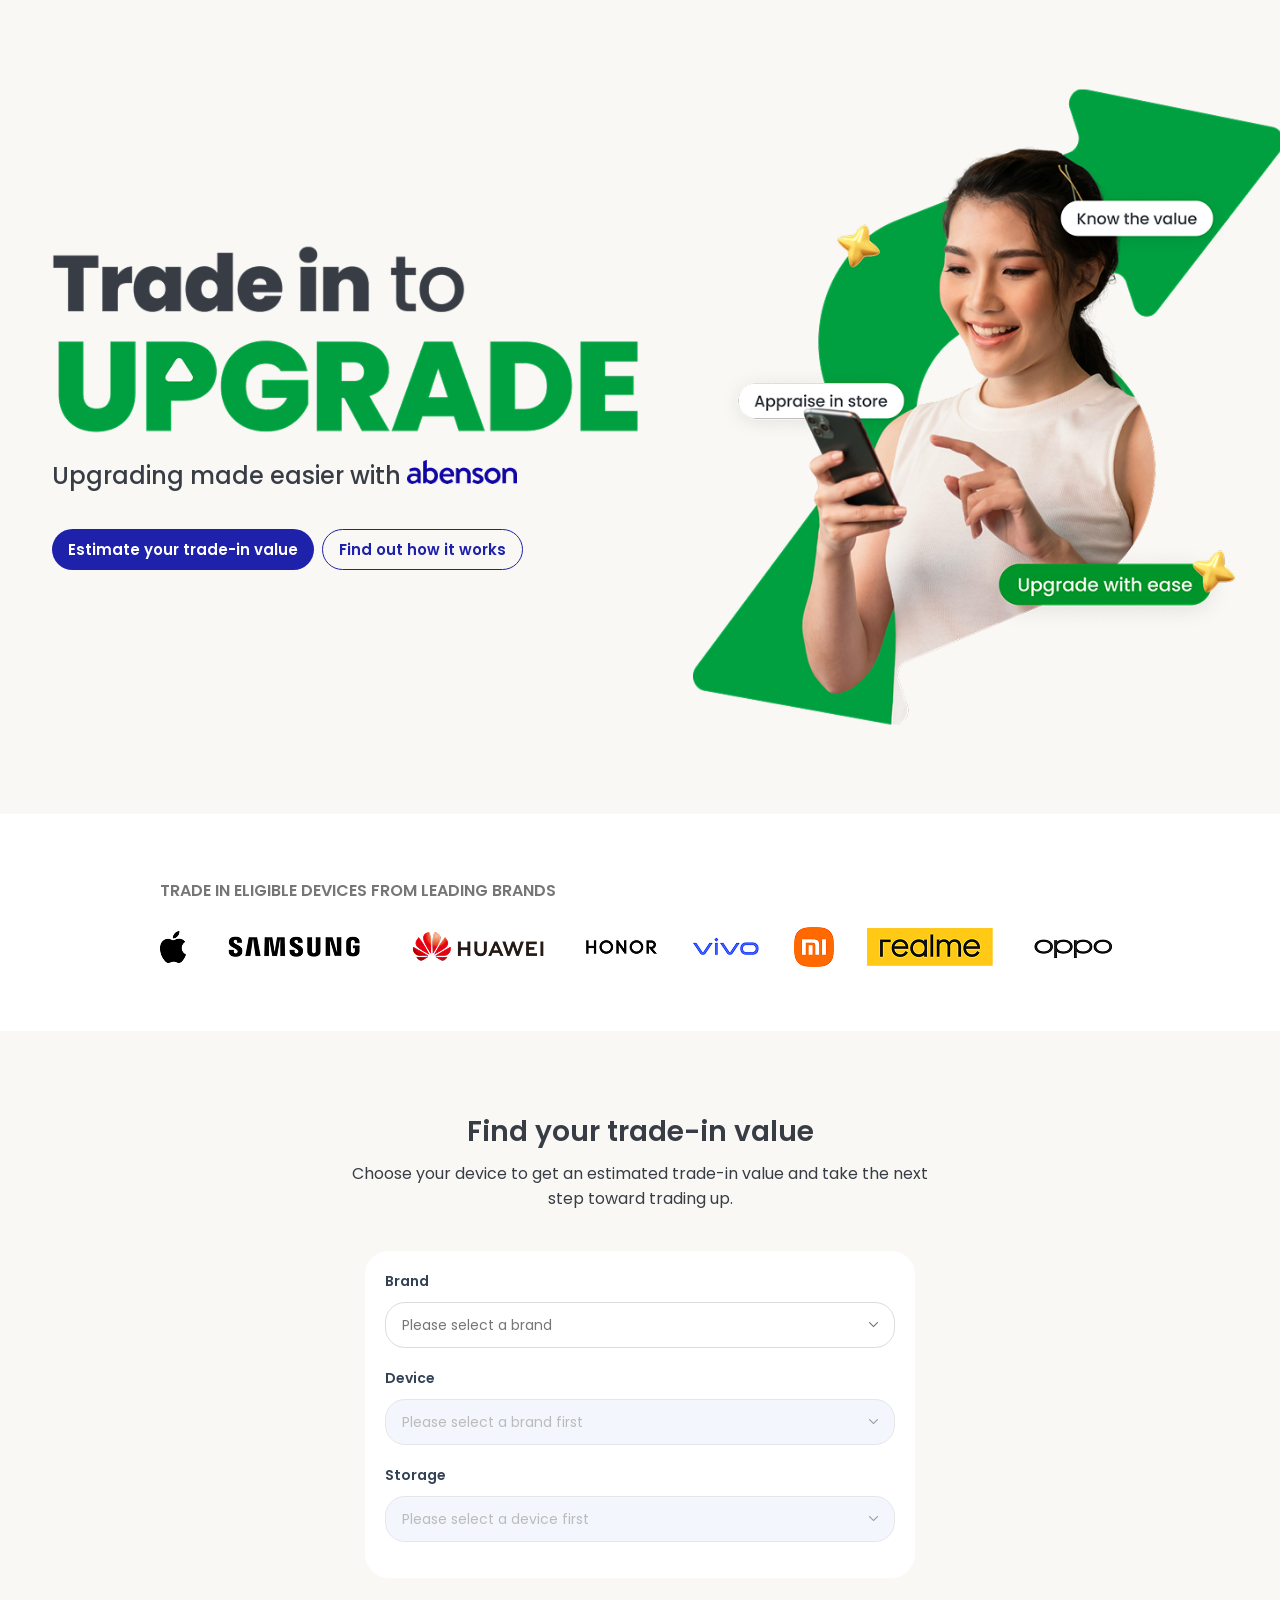
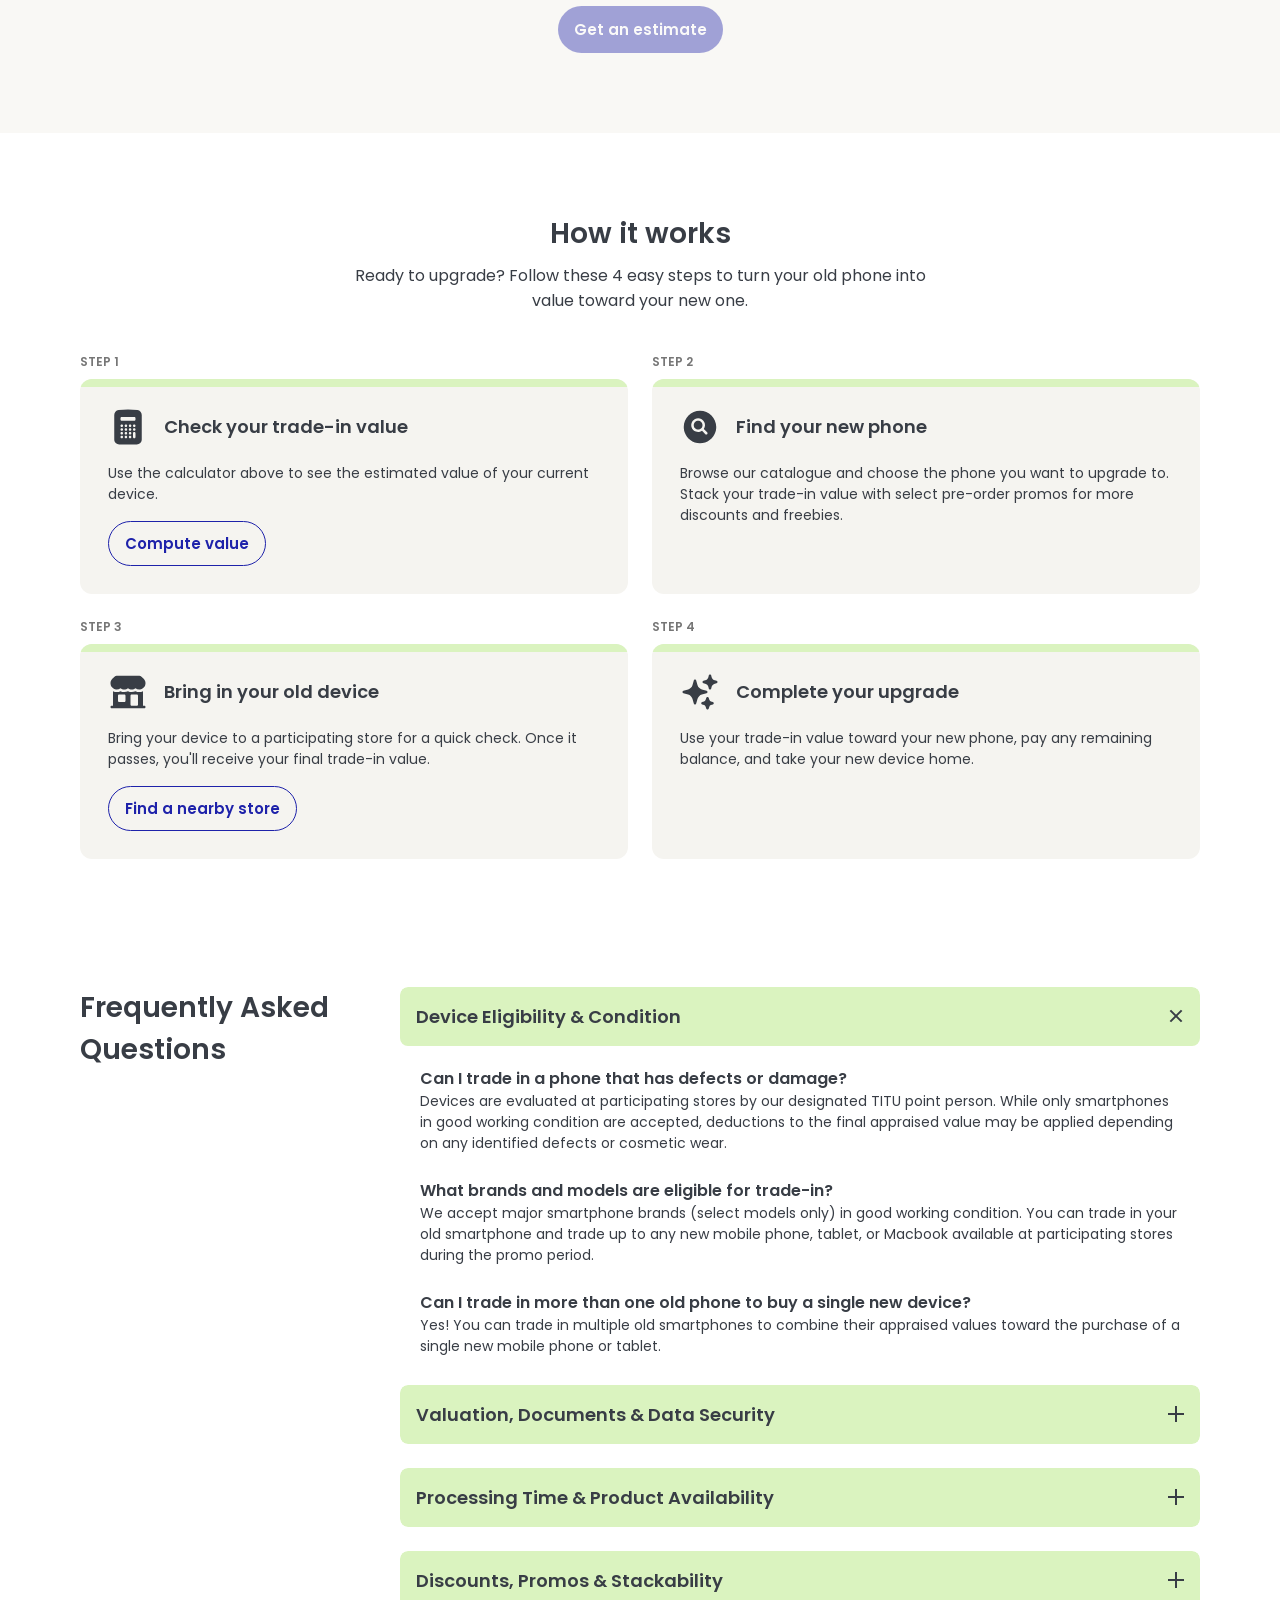
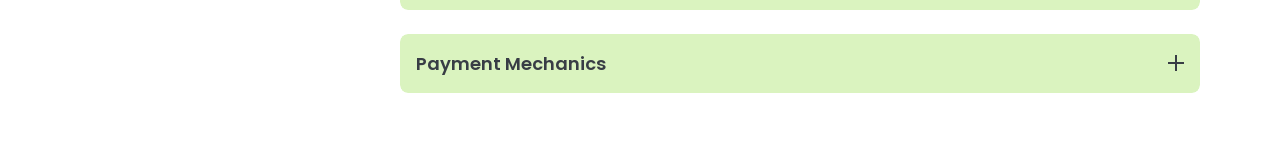
==== commit 1804d67d: "added files" ====
--- a/index.html
+++ b/index.html
@@ -8,6 +8,7 @@
     <link href="https://fonts.googleapis.com/css2?family=Poppins:wght@400;500;600;700&display=swap" rel="stylesheet" />
     <title>Trade-in Banner Prototype</title>
     <link rel="stylesheet" href="./index1.css" />
+    <link rel="stylesheet" href="./locateModal.css" />
   </head>
   <body>
     <!-- HERO SECTION -->
@@ -222,7 +223,7 @@
                 Bring your device to a participating store for a quick check. Once it passes, you'll receive your final
                 trade-in value.
               </p>
-              <a href="#store-locator" class="hiw-btn--primary">Find a nearby store</a>
+              <button type="button" class="hiw-btn--primary" id="open-button">Find a nearby store</button>
             </div>
           </div>
 
@@ -255,6 +256,33 @@
         </div>
       </div>
     </section>
+    <div id="locator-modal">
+      <div class="modal-content-locator">
+        <div class="locator-photo-panel">
+          <button type="button" class="locator-close-btn" aria-label="Close locator">
+            <svg xmlns="http://www.w3.org/2000/svg" width="14" height="14" viewBox="0 0 14 14" fill="none">
+              <path
+                d="M1 13L13 1M1 1L13 13"
+                stroke="#383D45"
+                stroke-width="2"
+                stroke-linecap="round"
+                stroke-linejoin="round" />
+            </svg>
+          </button>
+          <img id="storePhoto" src="" alt="Map preview of selected store" />
+          <a href="#" target="_blank" rel="noopener" class="get-directions-btn" id="getDirectionsBtn">Get directions</a>
+        </div>
+
+        <div class="locator-list-panel">
+          <div class="locator-header">
+            <h2>Find a store near you</h2>
+            <p>Address or ZIP Code</p>
+            <input type="text" class="locator-search" id="storeSearch" placeholder="Search your address or ZIP code" />
+          </div>
+          <div class="locator-results" id="storeResults"></div>
+        </div>
+      </div>
+    </div>
     <!-- Faq Section -->
     <section id="faq-section">
       <div class="faq-section__inner">
@@ -389,5 +417,6 @@
     </section>
     <script src="index.js"></script>
     <script src="form.js"></script>
+    <script src="locateModal.js"></script>
   </body>
 </html>
--- a/index1.css
+++ b/index1.css
@@ -553,11 +553,12 @@
   display: inline-block;
   padding: 10px 16px;
   width: fit-content;
-  font-weight: 600;
-  color: #4b3fd1;
+  font-size: 15px;
+  font-weight: 600;
+  color: #1e22aa;
   background: transparent;
-  border: 1.5px solid #4b3fd1;
-  border-radius: 999px;
+  border: 1px solid #1e22aa;
+  border-radius: 31px;
   cursor: pointer;
   text-decoration: none;
   transition:
--- a/locateModal.css
+++ b/locateModal.css
@@ -0,0 +1,328 @@
+/* <style> */
+:root {
+  --blue: #1e22aa;
+  --blue-dark: #16309e;
+  --text: #383d45;
+  --muted: #6b7280;
+  --line: #dcdcdc;
+}
+* {
+  box-sizing: border-box;
+  margin: 0;
+  font-family: "Poppins", Helvetica, Arial, sans-serif;
+}
+.page {
+  max-width: 960px;
+  margin: 60px auto;
+  padding: 0 20px;
+  text-align: center;
+}
+#open-button {
+  display: inline-flex;
+  background: var(--blue);
+  color: #fff;
+  border: none;
+  padding: 14px 28px;
+  border-radius: 31px;
+  font-size: 15px;
+  font-weight: 600;
+  cursor: pointer;
+  gap: 8px;
+  align-items: center;
+}
+#open-button:hover {
+  background: var(--blue-dark);
+}
+
+/* ============================================================
+     MODAL SHELL — same mechanics as the FAQ modal:
+     mobile = bottom sheet, slides up/down
+     desktop (904px+) = centered, fixed size, fade in
+     ============================================================ */
+#locator-modal {
+  position: fixed;
+  inset: 0;
+  display: flex;
+  visibility: hidden;
+  align-items: flex-end;
+  justify-content: center;
+  z-index: 100000;
+  opacity: 0;
+  transition:
+    opacity 0.3s ease-out,
+    visibility 0.3s ease-out;
+}
+#locator-modal.show-modal {
+  opacity: 1;
+  visibility: visible;
+  background: rgba(0, 0, 0, 0.5);
+}
+
+.modal-content-locator {
+  display: flex;
+  flex-direction: column;
+  position: relative;
+  width: 100%;
+  border-radius: 16px 16px 0 0;
+  background: #fff;
+  transform: translateY(100%);
+  box-shadow: 0 3px 10px rgba(0, 0, 0, 0.03);
+  transition: transform 0.3s ease-out;
+  overflow: hidden;
+  max-height: 95vh;
+  height: 95vh;
+}
+#locator-modal.show-modal .modal-content-locator {
+  transform: translateY(0);
+}
+
+/* photo panel (comes first on mobile) */
+.locator-photo-panel {
+  position: relative;
+  height: 280px;
+  flex-shrink: 0;
+  background: #cfe0ff;
+}
+.locator-photo-panel img {
+  width: 100%;
+  height: 100%;
+  object-fit: cover;
+  display: block;
+}
+.locator-close-btn {
+  position: absolute;
+  top: 10px;
+  right: 10px;
+  z-index: 5;
+  width: 48px;
+  height: 48px;
+  border-radius: 1000px;
+  background: #fff;
+  border: none;
+  display: flex;
+  align-items: center;
+  justify-content: center;
+  cursor: pointer;
+  box-shadow:
+    0 59px 23px 0 rgba(0, 0, 0, 0),
+    0 25px 21px 0 rgba(0, 0, 0, 0.02),
+    0 8px 18px 0 rgba(0, 0, 0, 0.08),
+    0 2px 13px 0 rgba(0, 0, 0, 0.13),
+    0 1px 7px 0 rgba(0, 0, 0, 0.15),
+    0 0 0 0 rgba(0, 0, 0, 0.15);
+  backdrop-filter: blur(25px);
+}
+.get-directions-btn {
+  position: absolute;
+  left: 16px;
+  right: 16px;
+  bottom: 17px;
+  background: var(--blue);
+  color: #fff;
+  border: none;
+  padding: 12px 16px;
+  border-radius: 1000px;
+  font-size: 14px;
+  font-weight: 600;
+  cursor: pointer;
+  text-align: center;
+  text-decoration: none;
+  display: block;
+  font-family: inherit;
+}
+.get-directions-btn:hover {
+  background: var(--blue-dark);
+}
+
+/* list panel */
+.locator-list-panel {
+  display: flex;
+  flex-direction: column;
+  flex: 1;
+  min-height: 0;
+  padding: 24px 24px 0;
+}
+.locator-header {
+  flex-shrink: 0;
+}
+.locator-header h2 {
+  margin: 0 0 16px;
+  font-size: clamp(20px, 3vw, 28px);
+  color: var(--text);
+  font-weight: 600;
+}
+.locator-header p {
+  margin: 0 0 10px;
+  font-size: 16px;
+  color: var(--text);
+  font-weight: 500;
+}
+.locator-search {
+  width: 100%;
+  padding: 10px 14px;
+  border: 1px solid #dadce0;
+  border-radius: 28px;
+  color: #6a6f78;
+  font-size: 14px;
+}
+.locator-search:focus {
+  outline: 2px solid var(--blue);
+  outline-offset: 1px;
+}
+.locator-results {
+  flex: 1;
+  overflow-y: auto;
+  margin-top: 24px;
+  padding: 0 14px 12px 0;
+  display: flex;
+  flex-direction: column;
+  gap: 24px;
+}
+
+/* Custom scrollbar — thin, gray, rounded */
+.locator-results {
+  scrollbar-width: thin; /* Firefox */
+  scrollbar-color: #c7c9d1 transparent; /* Firefox: thumb, track */
+}
+.locator-results::-webkit-scrollbar {
+  /* Chrome, Edge, Safari */
+  width: 6px;
+}
+.locator-results::-webkit-scrollbar-track {
+  background: transparent;
+}
+.locator-results::-webkit-scrollbar-thumb {
+  background-color: #c7c9d1;
+  border-radius: 999px;
+}
+.locator-results::-webkit-scrollbar-thumb:hover {
+  background-color: #a9acb6;
+}
+
+.store-card {
+  border: 1px solid var(--line);
+  border-radius: 16px;
+  padding: 16px;
+  text-align: left;
+  cursor: pointer;
+  background: #fff;
+  transition:
+    border-color 0.15s ease,
+    box-shadow 0.15s ease;
+}
+.store-card:hover {
+  border-color: var(--blue);
+}
+.store-card.is-active {
+  border: 2px solid var(--blue);
+}
+.store-card:focus-visible {
+  outline: 2px solid var(--blue);
+  outline-offset: 2px;
+}
+.store-card h3 {
+  margin: 0 0 8px;
+  font-size: 16px;
+  color: var(--blue);
+  font-weight: 600;
+}
+.store-card p {
+  margin: 0 0 4px;
+  font-size: 14px;
+  color: var(--text);
+  font-weight: 400;
+}
+.store-card .phones {
+  font-size: 14px;
+  font-weight: 400;
+  color: var(--blue);
+  margin: 0 0 16px;
+}
+.phone-link {
+  color: inherit;
+  text-decoration: none;
+}
+.phone-link:hover {
+  text-decoration: underline;
+}
+.phone-sep {
+  color: var(--blue);
+}
+.viber-btn {
+  display: inline-flex;
+  align-items: center;
+  border: 1px solid var(--blue);
+  color: var(--blue);
+  background: #fff;
+  font-size: 13px;
+  font-weight: 600;
+  padding: 4px 16px;
+  border-radius: 31px;
+  cursor: pointer;
+}
+.viber-btn:hover {
+  opacity: 0.8;
+}
+.viber-icon {
+  flex-shrink: 0;
+  display: block;
+  width: 40px;
+  height: 40px;
+}
+/* ============================================================
+     TABLET
+     ============================================================ */
+@media (width >= 768px) {
+  #locator-modal {
+    inset: 0;
+    align-items: center;
+    background: rgba(0, 0, 0, 0.5);
+  }
+
+  .modal-content-locator {
+    flex-direction: row;
+    width: 100%;
+    max-width: 750px;
+    height: 640px;
+    max-height: 640px;
+    border-radius: 20px;
+    transform: none;
+    box-shadow: 0 30px 60px rgba(0, 0, 0, 0.35);
+  }
+  #locator-modal.show-modal .modal-content-locator {
+    transform: none;
+  }
+
+  .locator-list-panel {
+    padding: 56px 40px 0;
+  }
+  .locator-photo-panel {
+    order: 2;
+    height: auto;
+    flex: 1;
+  }
+  .locator-close-btn {
+    top: 24px;
+    right: 24px;
+    border-radius: 999px;
+    padding: 8px 14px;
+    font-size: 13px;
+  }
+  .get-directions-btn {
+    left: 23px;
+    right: 23px;
+    bottom: 24px;
+  }
+  .locator-results {
+    margin-top: 28px;
+  }
+}
+/* ============================================================
+     DESKTOP
+     ============================================================ */
+@media (width >= 1023px) {
+  .modal-content-locator {
+    max-width: 1080px;
+  }
+}
+/* </style> */
